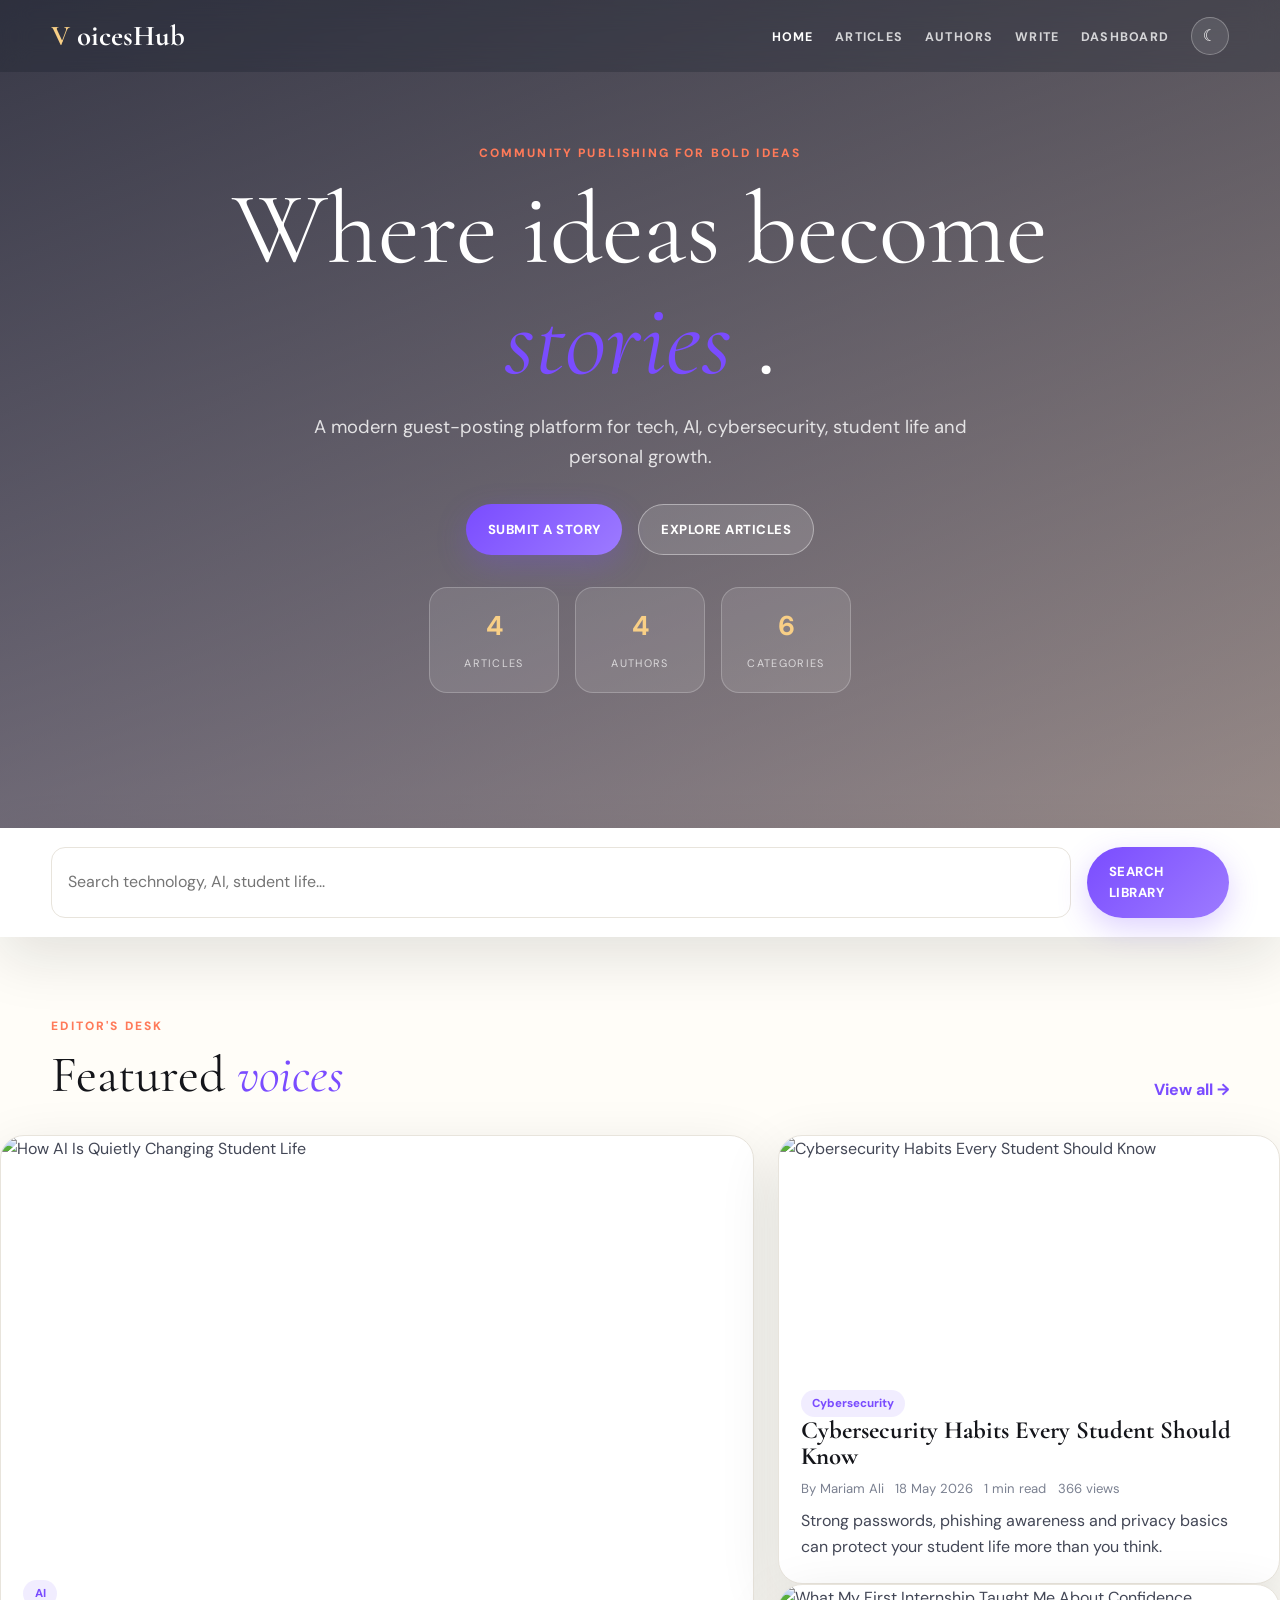
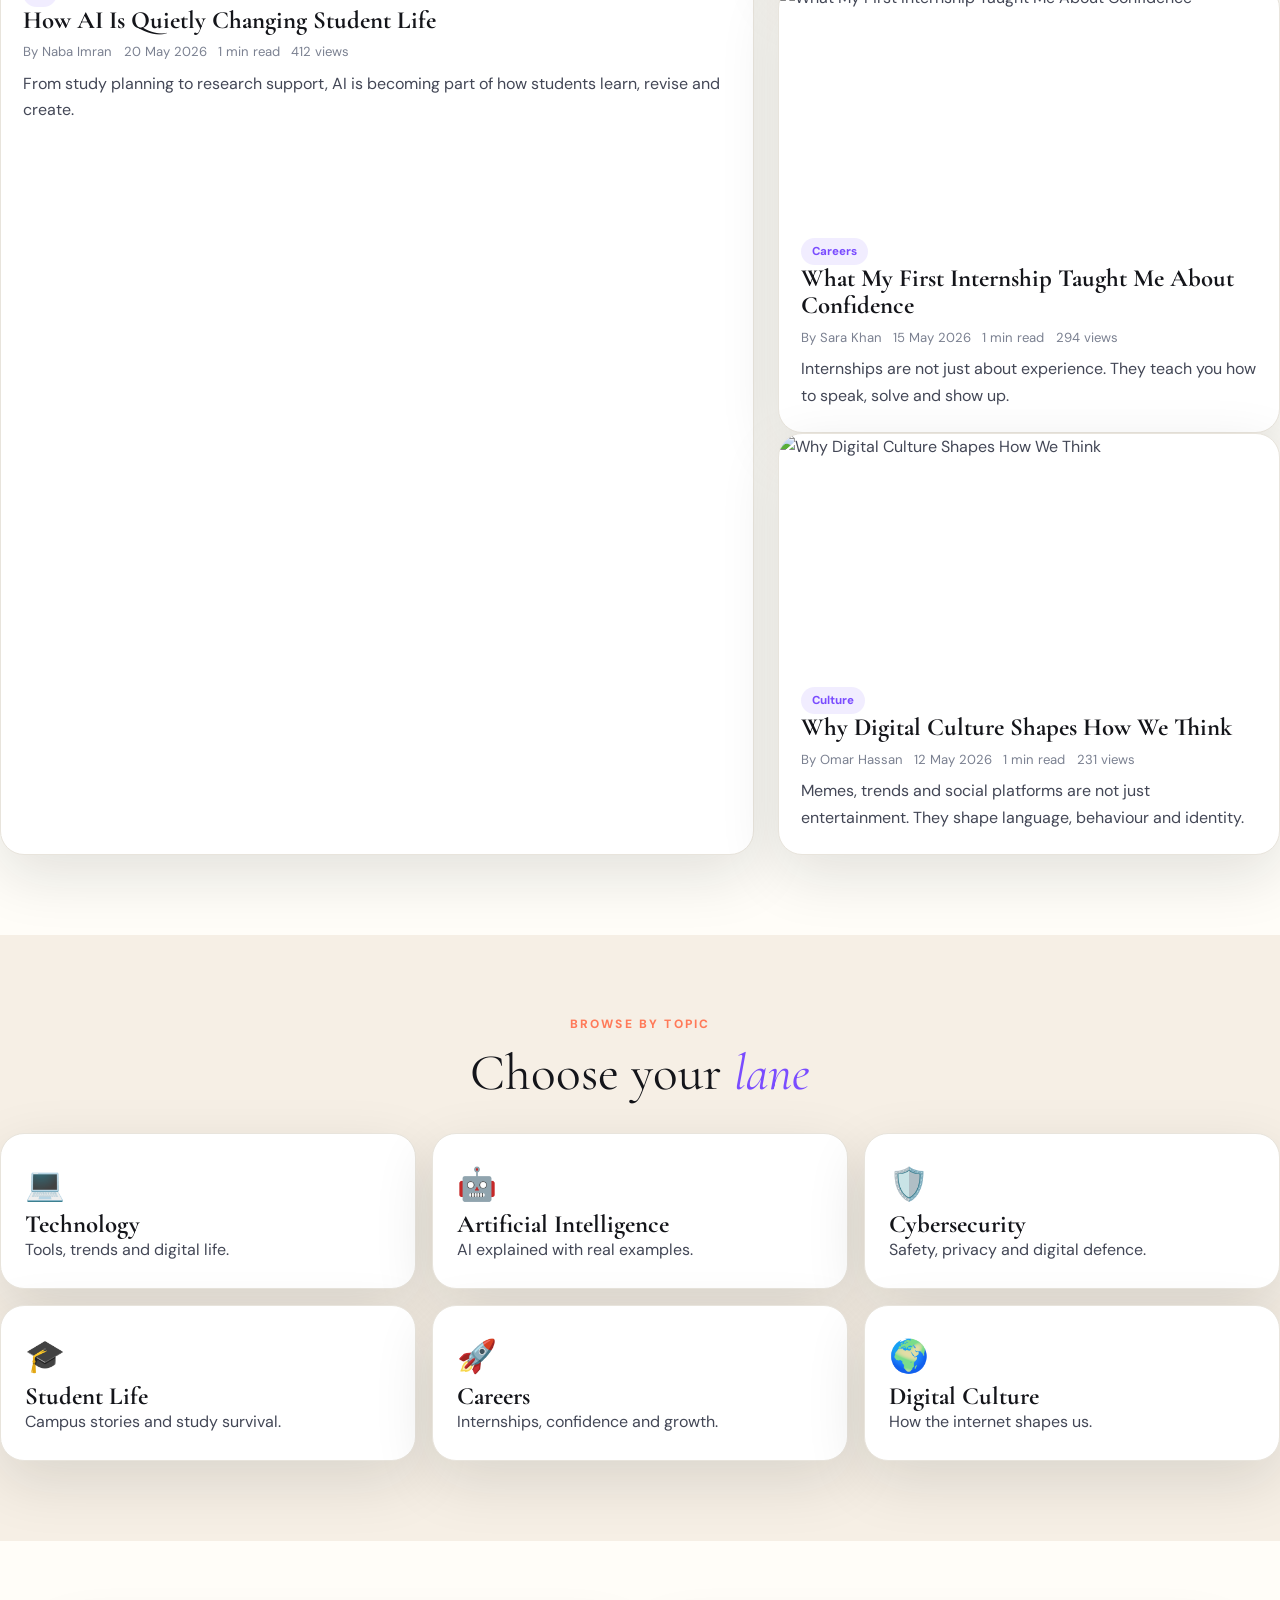
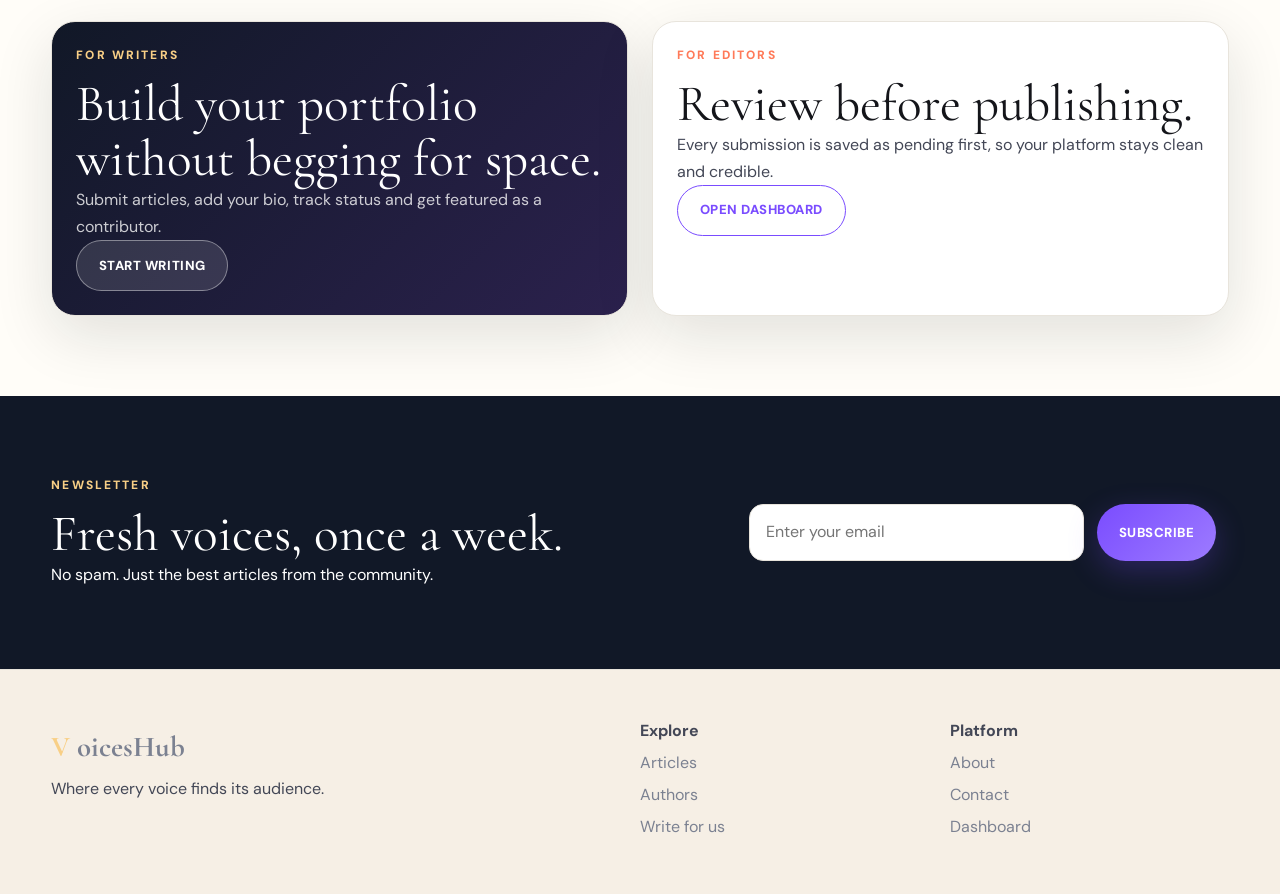
==== index.html @ f51c12ef "testing website pt.1" ====
<!DOCTYPE html>
<html lang="en">
 <head>
  <meta charset="utf-8"/>
  <meta content="width=device-width, initial-scale=1.0" name="viewport"/>
  <meta content="VoicesHub is a multi-author blogging platform where ideas become stories and every voice finds its audience." name="description"/>
  <title>
   VoicesHub — Where Ideas Become Stories
  </title>
  <link href="https://fonts.googleapis.com" rel="preconnect"/>
  <link crossorigin="" href="https://fonts.gstatic.com" rel="preconnect"/>
  <link href="https://fonts.googleapis.com/css2?family=Cormorant+Garamond:ital,wght@0,400;0,600;1,400&amp;family=DM+Sans:wght@400;500;600;700&amp;display=swap" rel="stylesheet"/>
  <link href="style.css" rel="stylesheet">
  </link>
 </head>
 <body>
  <nav class="nav" id="mainNav">
   <div class="nav__inner">
    <a class="nav__logo" href="index.html">
     <span>
      V
     </span>
     oicesHub
    </a>
    <ul class="nav__links">
     <li>
      <a class="nav__link active" href="index.html">
       Home
      </a>
     </li>
     <li>
      <a class="nav__link" href="articles.html">
       Articles
      </a>
     </li>
     <li>
      <a class="nav__link" href="authors.html">
       Authors
      </a>
     </li>
     <li>
      <a class="nav__link" href="write.html">
       Write
      </a>
     </li>
     <li>
      <a class="nav__link" href="dashboard.html">
       Dashboard
      </a>
     </li>
     <li>
      <button class="theme-toggle" id="themeToggle">
       ☾
      </button>
     </li>
    </ul>
    <button aria-expanded="false" aria-label="Toggle menu" class="nav__burger" id="burgerBtn">
     <span>
     </span>
     <span>
     </span>
     <span>
     </span>
    </button>
   </div>
   <div class="mobile-menu" id="mobileMenu">
    <a href="index.html">
     Home
    </a>
    <a href="articles.html">
     Articles
    </a>
    <a href="authors.html">
     Authors
    </a>
    <a href="write.html">
     Write
    </a>
    <a href="dashboard.html">
     Dashboard
    </a>
   </div>
  </nav>
  <header class="hero magazine-hero">
   <div class="hero__bg">
   </div>
   <div class="hero__overlay">
   </div>
   <div class="hero__content reveal-text">
    <p class="eyebrow">
     Community publishing for bold ideas
    </p>
    <h1>
     Where ideas become
     <em>
      stories
     </em>
     .
    </h1>
    <p class="hero__sub">
     A modern guest-posting platform for tech, AI, cybersecurity, student life and personal growth.
    </p>
    <div class="hero__actions">
     <a class="btn btn--primary" href="write.html">
      Submit a Story
     </a>
     <a class="btn btn--ghost" href="articles.html">
      Explore Articles
     </a>
    </div>
    <div class="stats-glass">
     <div>
      <strong id="statPosts">
       0
      </strong>
      <span>
       Articles
      </span>
     </div>
     <div>
      <strong id="statAuthors">
       0
      </strong>
      <span>
       Authors
      </span>
     </div>
     <div>
      <strong>
       6
      </strong>
      <span>
       Categories
      </span>
     </div>
    </div>
   </div>
  </header>
  <section class="search-strip">
   <div class="container search-row">
    <input id="homeSearch" placeholder="Search technology, AI, student life..." type="search"/>
    <a class="btn btn--primary" href="articles.html">
     Search Library
    </a>
   </div>
  </section>
  <main>
   <section class="section">
    <div class="container section-head split">
     <div>
      <p class="eyebrow">
       Editor's desk
      </p>
      <h2>
       Featured
       <em>
        voices
       </em>
      </h2>
     </div>
     <a class="text-link" href="articles.html">
      View all →
     </a>
    </div>
    <div class="featured-layout" id="featuredPosts">
    </div>
   </section>
   <section class="section section--tinted">
    <div class="container section-head">
     <p class="eyebrow">
      Browse by topic
     </p>
     <h2>
      Choose your
      <em>
       lane
      </em>
     </h2>
    </div>
    <div class="category-grid">
     <a class="category-card" href="articles.html?category=Technology">
      <span>
       💻
      </span>
      <h3>
       Technology
      </h3>
      <p>
       Tools, trends and digital life.
      </p>
     </a>
     <a class="category-card" href="articles.html?category=AI">
      <span>
       🤖
      </span>
      <h3>
       Artificial Intelligence
      </h3>
      <p>
       AI explained with real examples.
      </p>
     </a>
     <a class="category-card" href="articles.html?category=Cybersecurity">
      <span>
       🛡️
      </span>
      <h3>
       Cybersecurity
      </h3>
      <p>
       Safety, privacy and digital defence.
      </p>
     </a>
     <a class="category-card" href="articles.html?category=Student Life">
      <span>
       🎓
      </span>
      <h3>
       Student Life
      </h3>
      <p>
       Campus stories and study survival.
      </p>
     </a>
     <a class="category-card" href="articles.html?category=Careers">
      <span>
       🚀
      </span>
      <h3>
       Careers
      </h3>
      <p>
       Internships, confidence and growth.
      </p>
     </a>
     <a class="category-card" href="articles.html?category=Culture">
      <span>
       🌍
      </span>
      <h3>
       Digital Culture
      </h3>
      <p>
       How the internet shapes us.
      </p>
     </a>
    </div>
   </section>
   <section class="section">
    <div class="container two-col">
     <div class="panel dark-panel scroll-reveal">
      <p class="eyebrow light">
       For writers
      </p>
      <h2>
       Build your portfolio without begging for space.
      </h2>
      <p>
       Submit articles, add your bio, track status and get featured as a contributor.
      </p>
      <a class="btn btn--ghost" href="write.html">
       Start Writing
      </a>
     </div>
     <div class="panel scroll-reveal">
      <p class="eyebrow">
       For editors
      </p>
      <h2>
       Review before publishing.
      </h2>
      <p>
       Every submission is saved as pending first, so your platform stays clean and credible.
      </p>
      <a class="btn btn--outline" href="dashboard.html">
       Open Dashboard
      </a>
     </div>
    </div>
   </section>
   <section class="newsletter section section--dark">
    <div class="container newsletter__inner">
     <div>
      <p class="eyebrow light">
       Newsletter
      </p>
      <h2>
       Fresh voices, once a week.
      </h2>
      <p>
       No spam. Just the best articles from the community.
      </p>
     </div>
     <form class="newsletter-form" id="newsletterForm">
      <input id="newsletterEmail" placeholder="Enter your email" type="email"/>
      <button class="btn btn--primary">
       Subscribe
      </button>
      <small id="newsletterMsg">
      </small>
     </form>
    </div>
   </section>
  </main>
  <footer class="footer">
   <div class="container footer__grid">
    <div>
     <a class="nav__logo footer-logo" href="index.html">
      <span>
       V
      </span>
      oicesHub
     </a>
     <p>
      Where every voice finds its audience.
     </p>
    </div>
    <div>
     <h4>
      Explore
     </h4>
     <a href="articles.html">
      Articles
     </a>
     <a href="authors.html">
      Authors
     </a>
     <a href="write.html">
      Write for us
     </a>
    </div>
    <div>
     <h4>
      Platform
     </h4>
     <a href="about.html">
      About
     </a>
     <a href="contact.html">
      Contact
     </a>
     <a href="dashboard.html">
      Dashboard
     </a>
    </div>
   </div>
  </footer>
  <script src="script.js">
  </script>
 </body>
</html>
---- style.css ----
:root {
  --ink:#14151a;
  --text:#434756;
  --muted:#7b8191;
  --line:#e8e4dc;
  --paper:#fffdf8;
  --cream:#f6efe5;
  --sand:#e7d4bd;
  --brand:#7a4cff;
  --brand2:#ff7a59;
  --dark:#111827;
  --white:#fff;
  --shadow:0 20px 60px rgba(20,21,26,.12);
  --radius:24px;
  --font-display:'Cormorant Garamond',Georgia,serif;
  --font-body:'DM Sans',system-ui,sans-serif;
  --nav:72px
}
* {
  box-sizing:border-box;
  margin:0;
  padding:0
}
html {
  scroll-behavior:smooth
}
body {
  font-family:var(--font-body);
  background:var(--paper);
  color:var(--text);
  line-height:1.65;
  padding-top:var(--nav)
}
body.dark {
  --paper:#0f1117;
  --cream:#161a23;
  --ink:#f7f2ea;
  --text:#d5d8e0;
  --muted:#9aa0ad;
  --line:#252b37;
  --white:#181d27;
  --shadow:0 20px 60px rgba(0,0,0,.35)
}
a {
  text-decoration:none;
  color:inherit
}
img {
  max-width:100%;
  display:block
}
button,
input,textarea,select {
  font:inherit
}
.container {
  width:min(1180px,92%);
  margin:auto
}
.narrow {
  width:min(780px,92%)
}
h1,
h2,h3 {
  font-family:var(--font-display);
  color:var(--ink);
  line-height:1.08
}
h1 {
  font-size:clamp(3rem,8vw,6.8rem);
  font-weight:400
}
h2 {
  font-size:clamp(2.1rem,4vw,3.8rem);
  font-weight:400
}
h3 {
  font-size:1.55rem
}
em {
  color:var(--brand);
  font-style:italic
}
.eyebrow {
  text-transform:uppercase;
  letter-spacing:.18em;
  font-weight:800;
  font-size:.75rem;
  color:var(--brand2);
  margin-bottom:.7rem
}
.eyebrow.light {
  color:#f8cf86
}
.section {
  padding:5rem 0
}
.section--tinted {
  background:var(--cream)
}
.section--dark {
  background:var(--dark);
  color:white
}
.section--dark h2,
.dark-panel h2 {
  color:white
}
.section-head {
  margin-bottom:2rem;
  text-align:center
}
.section-head.split {
  display:flex;
  align-items:end;
  justify-content:space-between;
  text-align:left
}
.nav {
  position:fixed;
  inset:0 0 auto;
  height:var(--nav);
  z-index:50;
  background:rgba(17,24,39,.25);
  backdrop-filter:blur(14px);
  transition:.3s
}
.nav.nav--scrolled {
  background:rgba(17,24,39,.92)
}
.nav__inner {
  height:100%;
  display:flex;
  align-items:center;
  justify-content:space-between;
  width:min(1180px,92%);
  margin:auto
}
.nav__logo {
  font-family:var(--font-display);
  font-size:1.8rem;
  font-weight:700;
  color:white
}
.nav__logo span {
  color:#f8cf86
}
.footer-logo {
  color:var(--ink)
}
.nav__links {
  display:flex;
  gap:1.35rem;
  align-items:center;
  list-style:none
}
.nav__link {
  font-size:.78rem;
  text-transform:uppercase;
  letter-spacing:.1em;
  font-weight:700;
  color:rgba(255,255,255,.78)
}
.nav__link:hover,
.nav__link.active {
  color:white
}
.theme-toggle {
  color:white;
  border:1px solid rgba(255,255,255,.28);
  border-radius:50%;
  width:38px;
  height:38px;
  background:rgba(255,255,255,.1)
}
.nav__burger {
  display:none;
  flex-direction:column;
  gap:5px;
  background:none;
  border:0
}
.nav__burger span {
  width:30px;
  height:2px;
  background:white;
  border-radius:2px
}
.mobile-menu {
  display:none
}
.hero {
  min-height:92vh;
  margin-top:calc(-1*var(--nav));
  position:relative;
  display:grid;
  place-items:center;
  text-align:center;
  overflow:hidden;
  padding:var(--nav) 1rem 4rem
}
.hero__bg {
  position:absolute;
  inset:0;
  background:linear-gradient(135deg,rgba(122,76,255,.22),rgba(255,122,89,.18)),url('https://images.unsplash.com/photo-1499750310107-5fef28a66643?w=1800&auto=format&fit=crop&q=85') center/cover
}
.hero__overlay {
  position:absolute;
  inset:0;
  background:linear-gradient(160deg,rgba(8,12,20,.78),rgba(8,12,20,.42))
}
.hero__content {
  position:relative;
  z-index:1;
  color:white;
  max-width:900px
}
.hero__content h1 {
  color:white
}
.hero__sub {
  font-size:1.15rem;
  width:min(660px,100%);
  margin:1rem auto 2rem;
  color:rgba(255,255,255,.82)
}
.hero__actions {
  display:flex;
  gap:1rem;
  justify-content:center;
  flex-wrap:wrap
}
.btn {
  display:inline-flex;
  align-items:center;
  justify-content:center;
  border:0;
  border-radius:999px;
  padding:.85rem 1.35rem;
  font-weight:800;
  letter-spacing:.04em;
  text-transform:uppercase;
  font-size:.82rem;
  cursor:pointer;
  transition:.25s
}
.btn--primary {
  background:linear-gradient(135deg,var(--brand),#9d7bff);
  color:white;
  box-shadow:0 10px 30px rgba(122,76,255,.25)
}
.btn--primary:hover {
  transform:translateY(-3px)
}
.btn--ghost {
  background:rgba(255,255,255,.12);
  color:white;
  border:1px solid rgba(255,255,255,.4)
}
.btn--outline {
  background:transparent;
  border:1.5px solid var(--brand);
  color:var(--brand)
}
.text-link {
  font-weight:800;
  color:var(--brand)
}
.stats-glass {
  margin:2rem auto 0;
  display:flex;
  justify-content:center;
  gap:1rem;
  flex-wrap:wrap
}
.stats-glass div {
  min-width:130px;
  padding:1rem;
  border:1px solid rgba(255,255,255,.22);
  background:rgba(255,255,255,.1);
  border-radius:18px;
  backdrop-filter:blur(10px)
}
.stats-glass strong {
  font-size:1.7rem;
  color:#f8cf86;
  display:block
}
.stats-glass span {
  text-transform:uppercase;
  letter-spacing:.12em;
  font-size:.68rem;
  color:rgba(255,255,255,.7)
}
.search-strip {
  background:var(--white);
  box-shadow:var(--shadow);
  padding:1.2rem 0
}
.search-row {
  display:flex;
  gap:1rem
}
.search-row input,
.filter-wrap input,.filter-wrap select,input,textarea,select {
  width:100%;
  padding:.9rem 1rem;
  border:1.5px solid var(--line);
  border-radius:14px;
  background:var(--white);
  color:var(--text);
  outline:none
}
.featured-layout {
  display:grid;
  grid-template-columns:1.2fr .8fr;
  gap:1.5rem
}
.post-card {
  background:var(--white);
  border:1px solid var(--line);
  border-radius:var(--radius);
  overflow:hidden;
  box-shadow:var(--shadow);
  transition:.25s
}
.post-card:hover {
  transform:translateY(-5px)
}
.post-card img {
  width:100%;
  height:230px;
  object-fit:cover
}
.post-card.large img {
  height:420px
}
.post-body {
  padding:1.4rem
}
.meta {
  display:flex;
  gap:.7rem;
  flex-wrap:wrap;
  color:var(--muted);
  font-size:.82rem;
  margin:.5rem 0
}
.pill {
  display:inline-block;
  background:rgba(122,76,255,.1);
  color:var(--brand);
  font-weight:800;
  padding:.25rem .7rem;
  border-radius:999px;
  font-size:.72rem
}
.category-grid {
  display:grid;
  grid-template-columns:repeat(3,1fr);
  gap:1rem
}
.category-card,
.panel,.form-card,.author-card,.admin-item {
  background:var(--white);
  border:1px solid var(--line);
  border-radius:var(--radius);
  padding:1.5rem;
  box-shadow:var(--shadow)
}
.category-card {
  transition:.25s
}
.category-card:hover {
  transform:translateY(-4px)
}
.category-card span {
  font-size:2rem
}
.two-col {
  display:grid;
  grid-template-columns:1fr 1fr;
  gap:1.5rem
}
.dark-panel {
  background:linear-gradient(135deg,#111827,#2b214d);
  color:white
}
.dark-panel p {
  color:rgba(255,255,255,.78)
}
.newsletter__inner {
  display:flex;
  align-items:center;
  justify-content:space-between;
  gap:2rem
}
.newsletter-form {
  display:flex;
  gap:.8rem;
  min-width:min(480px,100%)
}
.newsletter-form small {
  display:block;
  color:#9df2ba;
  margin-top:.4rem
}
.footer {
  padding:3rem 0;
  background:var(--cream);
  border-top:1px solid var(--line)
}
.footer__grid {
  display:grid;
  grid-template-columns:2fr 1fr 1fr;
  gap:2rem
}
.footer a {
  display:block;
  color:var(--muted);
  margin:.35rem 0
}
.page-hero {
  min-height:48vh;
  margin-top:calc(-1*var(--nav));
  padding:calc(var(--nav) + 5rem) 1rem 5rem;
  display:grid;
  place-items:center;
  text-align:center;
  color:white;
  background:linear-gradient(135deg,#151b2d,#3d2a68)
}
.page-hero h1 {
  color:white;
  max-width:900px
}
.page-hero p {
  max-width:720px;
  margin:.8rem auto
}
.article-hero {
  background:linear-gradient(rgba(15,17,23,.72),rgba(15,17,23,.5)),url('https://images.unsplash.com/photo-1481627834876-b7833e8f5570?w=1800&auto=format&fit=crop&q=85') center/cover
}
.write-hero {
  background:linear-gradient(rgba(15,17,23,.72),rgba(15,17,23,.5)),url('https://images.unsplash.com/photo-1455390582262-044cdead277a?w=1800&auto=format&fit=crop&q=85') center/cover
}
.authors-hero {
  background:linear-gradient(rgba(15,17,23,.72),rgba(15,17,23,.5)),url('https://images.unsplash.com/photo-1522202176988-66273c2fd55f?w=1800&auto=format&fit=crop&q=85') center/cover
}
.dashboard-hero {
  background:linear-gradient(rgba(15,17,23,.72),rgba(15,17,23,.5)),url('https://images.unsplash.com/photo-1551434678-e076c223a692?w=1800&auto=format&fit=crop&q=85') center/cover
}
.filter-bar {
  background:var(--white);
  padding:1rem 0;
  box-shadow:var(--shadow)
}
.filter-wrap {
  display:grid;
  grid-template-columns:2fr 1fr 1fr;
  gap:1rem
}
.articles-grid {
  display:grid;
  grid-template-columns:repeat(3,1fr);
  gap:1.3rem
}
.empty-state {
  text-align:center;
  display:none;
  color:var(--muted);
  padding:3rem
}
.write-grid {
  display:grid;
  grid-template-columns:.8fr 1.3fr;
  gap:1.5rem;
  align-items:start
}
.form-card label {
  display:block;
  font-weight:800;
  color:var(--ink);
  margin-bottom:1rem
}
.form-card input,
.form-card textarea,.form-card select {
  margin-top:.4rem
}
.form-row {
  display:grid;
  grid-template-columns:1fr 1fr;
  gap:1rem
}
.check-list {
  padding-left:1.2rem
}
.check-list li {
  margin:.7rem 0
}
.success-msg {
  color:#18864b;
  font-weight:800;
  margin-top:1rem
}
.authors-grid {
  display:grid;
  grid-template-columns:repeat(3,1fr);
  gap:1.2rem
}
.author-card {
  position:relative;
  overflow:hidden
}
.avatar {
  width:74px;
  height:74px;
  border-radius:50%;
  background:linear-gradient(135deg,var(--brand),var(--brand2));
  display:grid;
  place-items:center;
  color:white;
  font-size:1.8rem;
  font-weight:900;
  margin-bottom:1rem
}
.article-detail {
  padding:calc(var(--nav) + 2rem) 0 4rem
}
.article-cover {
  width:100%;
  height:460px;
  object-fit:cover;
  border-radius:var(--radius);
  box-shadow:var(--shadow);
  margin:1.5rem 0
}
.article-content {
  font-size:1.08rem;
  max-width:780px;
  margin:auto
}
.article-content p {
  margin:1rem 0
}
.share-row {
  display:flex;
  gap:.8rem;
  flex-wrap:wrap;
  margin:1.5rem 0
}
.comments {
  max-width:780px;
  margin:2rem auto 0
}
.comment {
  background:var(--cream);
  border-radius:16px;
  padding:1rem;
  margin:.8rem 0
}
.hidden {
  display:none!important
}
.small-card {
  width:min(420px,100%);
  margin:auto
}
.dashboard-stats {
  display:grid;
  grid-template-columns:repeat(3,1fr);
  gap:1rem;
  margin-bottom:1.5rem
}
.dashboard-stats div {
  background:var(--white);
  border:1px solid var(--line);
  border-radius:18px;
  padding:1.2rem;
  text-align:center;
  box-shadow:var(--shadow)
}
.dashboard-stats strong {
  font-size:2rem;
  color:var(--brand);
  display:block
}
.tabs {
  display:flex;
  gap:.7rem;
  margin-bottom:1rem
}
.tab {
  padding:.7rem 1rem;
  border-radius:999px;
  background:var(--cream);
  border:1px solid var(--line);
  font-weight:800;
  color:var(--text)
}
.tab.active {
  background:var(--brand);
  color:white
}
.admin-list {
  display:grid;
  gap:1rem
}
.admin-item h3 {
  margin-bottom:.4rem
}
.admin-actions {
  display:flex;
  gap:.6rem;
  flex-wrap:wrap;
  margin-top:1rem
}
.danger {
  background:#e5484d;
  color:white
}
.ok {
  background:#1a9b61;
  color:white
}
.warn {
  background:#efb034;
  color:#1f1f1f
}
.reveal-text {
  animation:fadeUp .8s ease both
}
.scroll-reveal {
  opacity:0;
  transform:translateY(20px);
  transition:.7s
}
.scroll-reveal.is-visible {
  opacity:1;
  transform:translateY(0)
}
@keyframes fadeUp {
  from {
    opacity:0;
    transform:translateY(22px)
  }
  to {
    opacity:1;
    transform:translateY(0)
  }
}
@media(max-width:900px) {
  .nav__links {
    display:none
  }
  .nav__burger {
    display:flex
  }
  .mobile-menu {
    position:fixed;
    inset:var(--nav) 0 auto;
    background:#111827;
    padding:1rem;
    display:none;
    flex-direction:column;
    gap:.8rem
  }
  .mobile-menu.is-open {
    display:flex
  }
  .mobile-menu a {
    color:white;
    font-size:1.4rem;
    font-family:var(--font-display)
  }
  .featured-layout,
.two-col,.write-grid,.footer__grid,.newsletter__inner {
    grid-template-columns:1fr;
    display:grid
  }
  .category-grid,
.articles-grid,.authors-grid {
    grid-template-columns:1fr 1fr
  }
  .filter-wrap,
.form-row {
    grid-template-columns:1fr
  }
  .newsletter-form,
.search-row {
    flex-direction:column
  }
  .post-card.large img,
.article-cover {
    height:280px
  }
}
@media(max-width:560px) {
  h1 {
    font-size:3.2rem
  }
  .category-grid,
.articles-grid,.authors-grid,.dashboard-stats {
    grid-template-columns:1fr
  }
  .section {
    padding:3.5rem 0
  }
  .hero {
    min-height:86vh
  }
  .page-hero {
    min-height:44vh
  }
  .stats-glass div {
    width:100%
  }
}
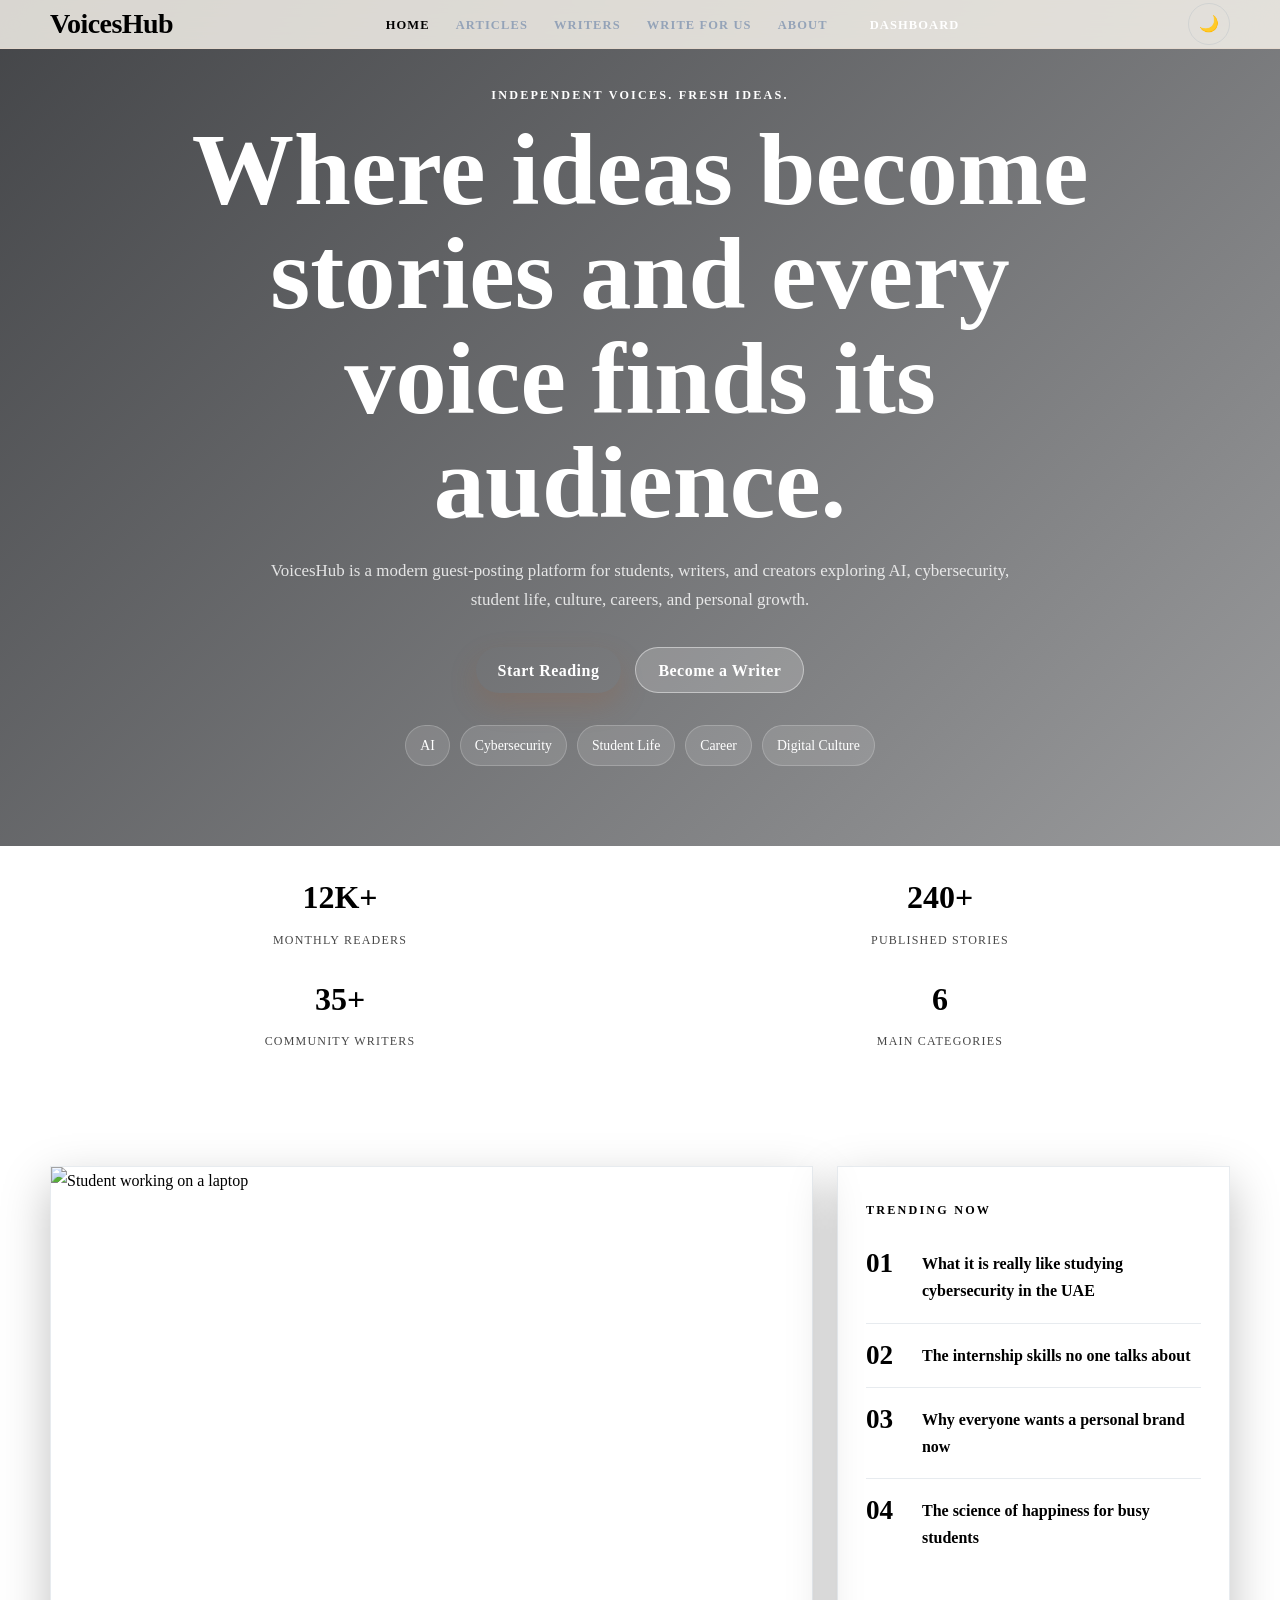
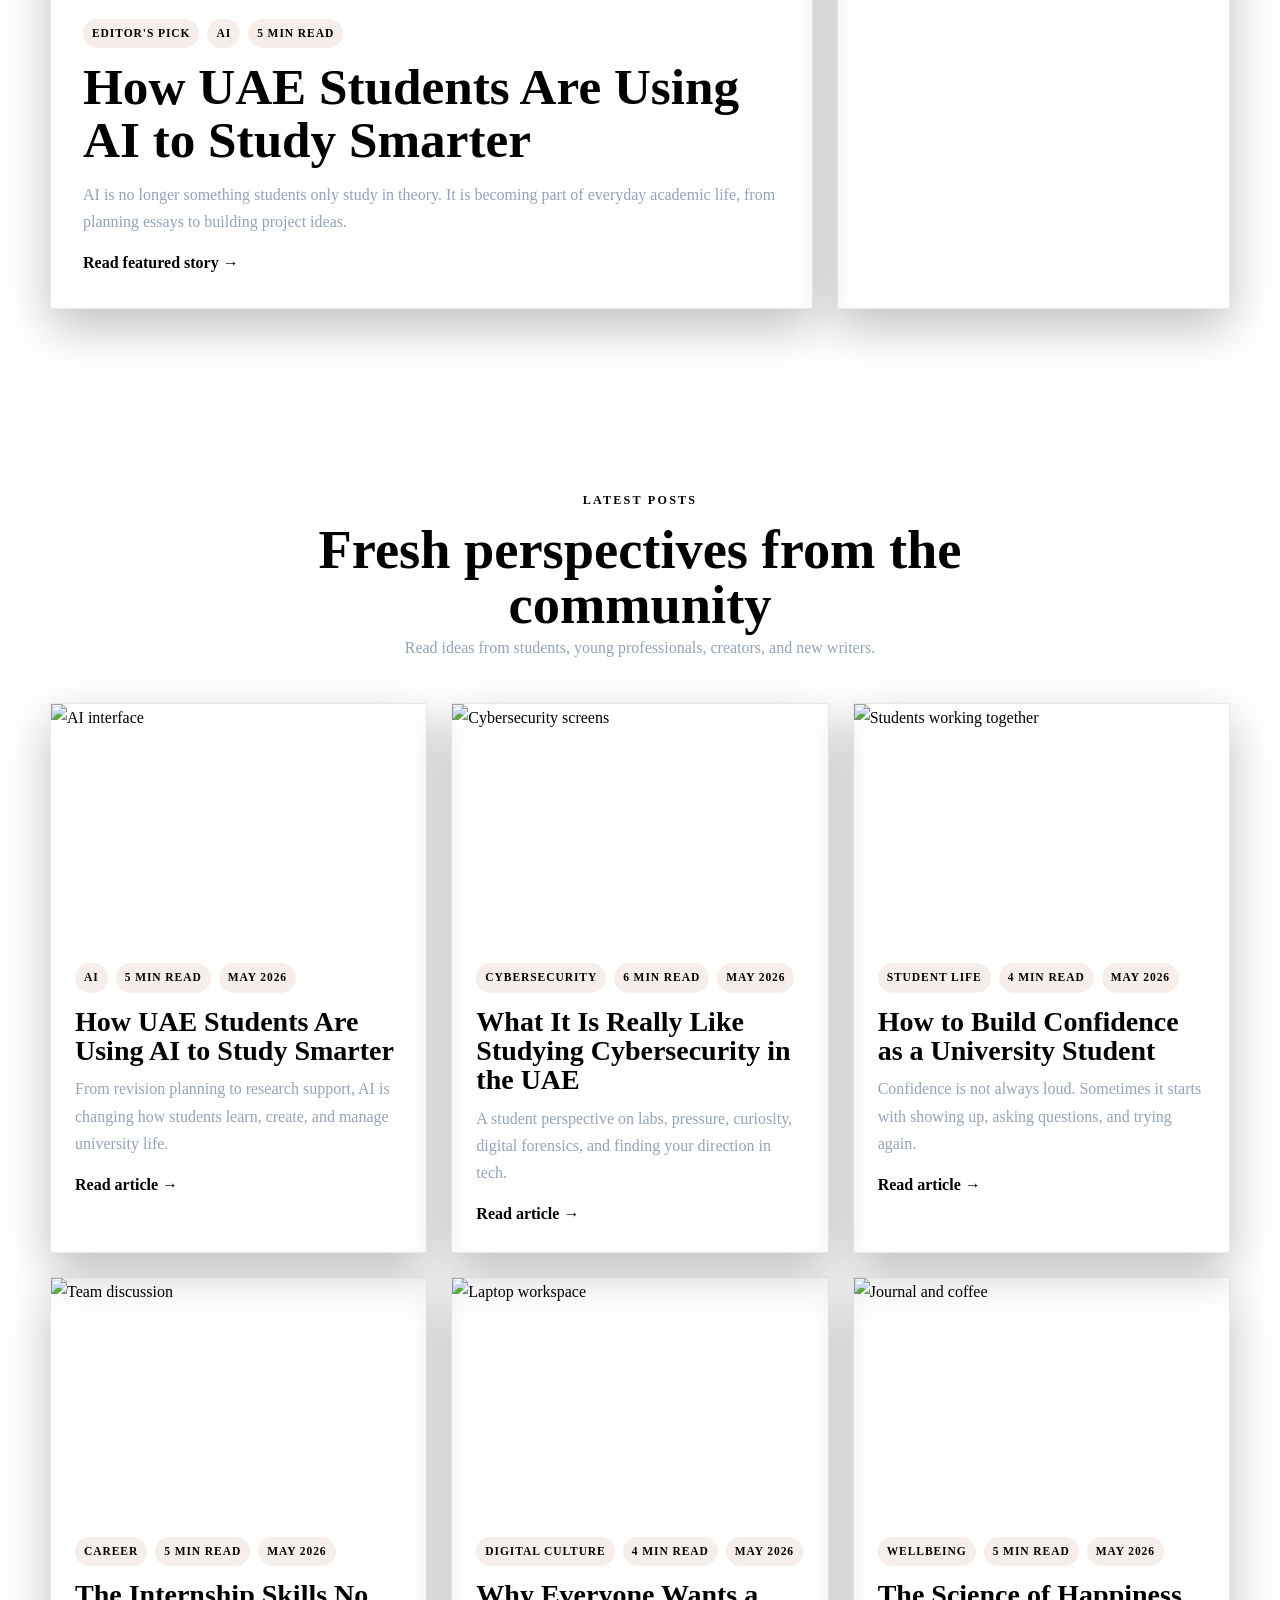
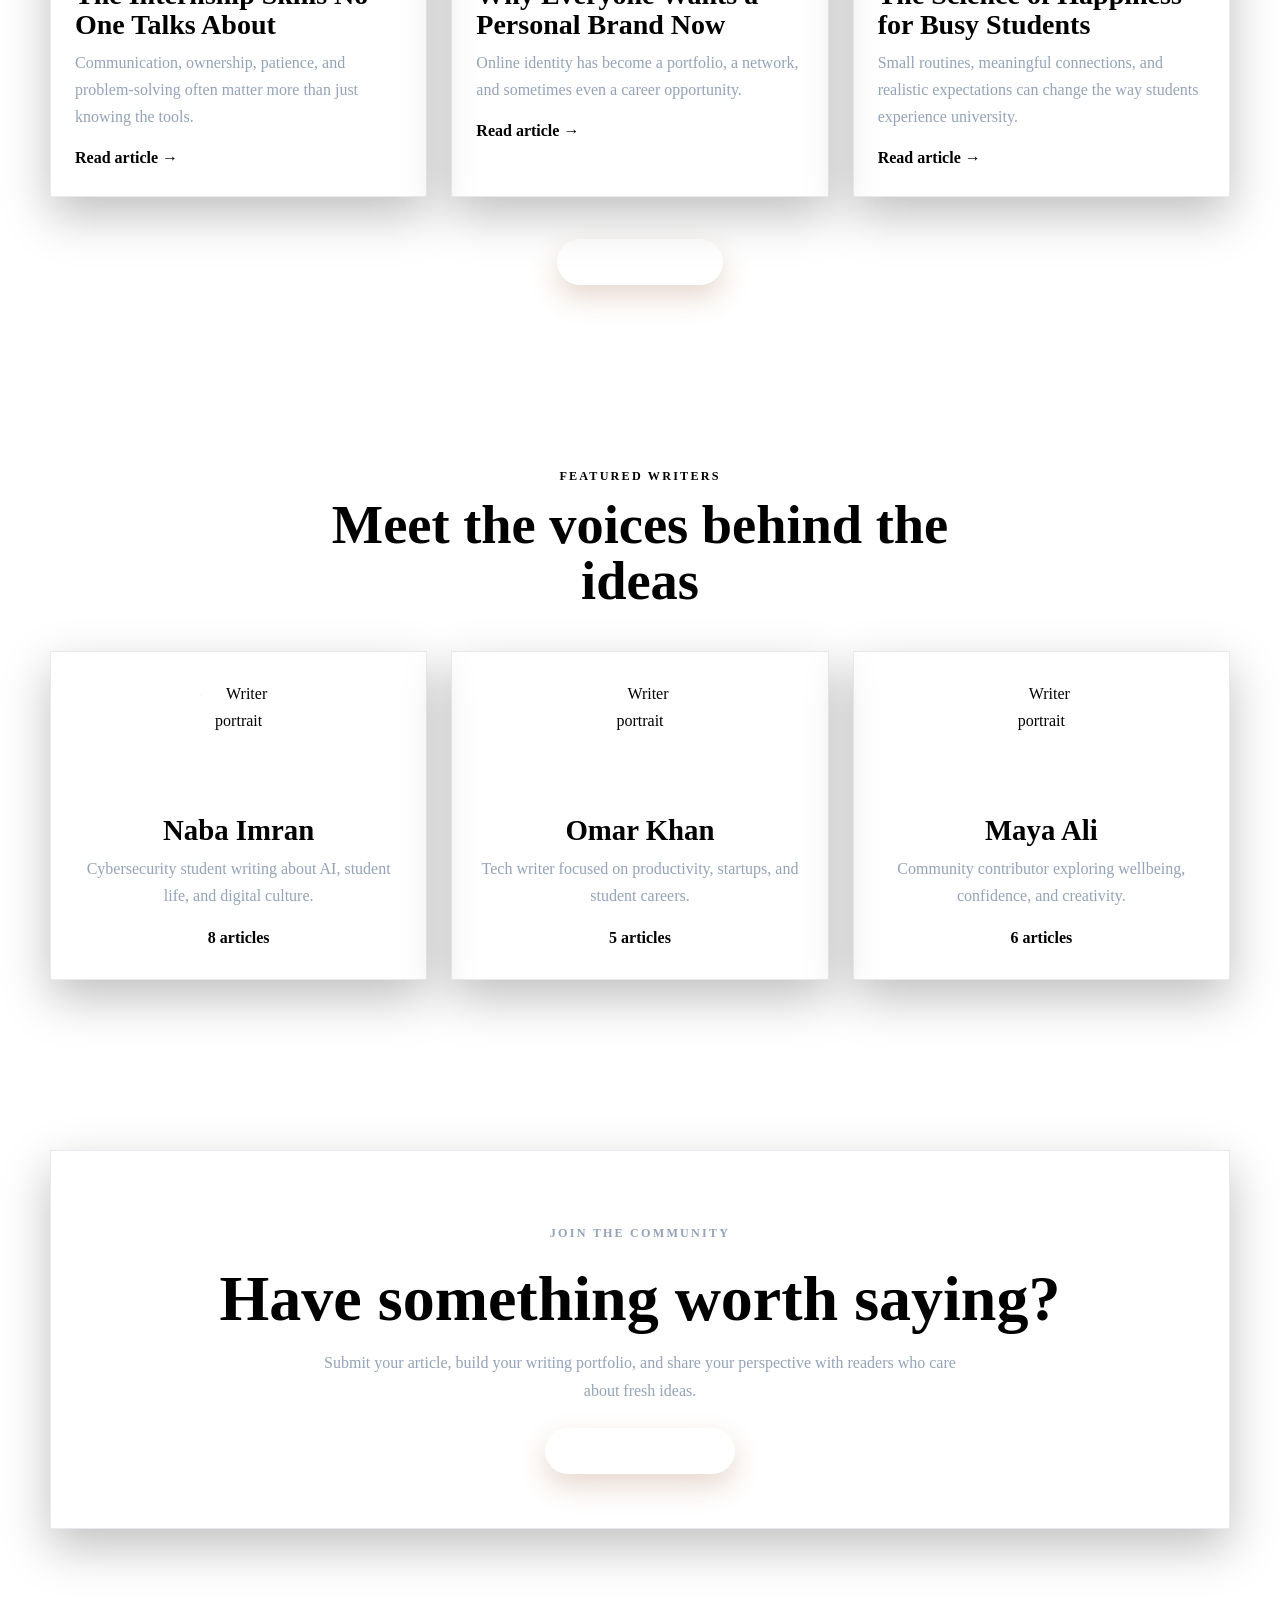
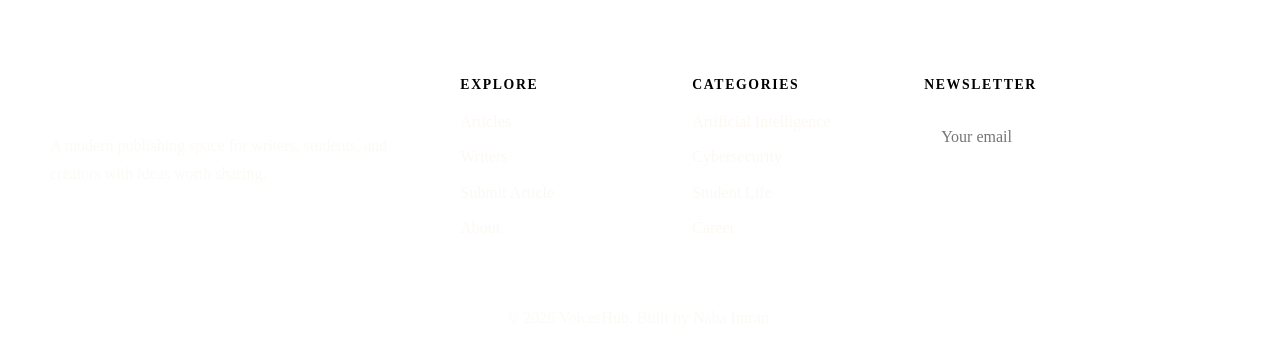
==== commit 51b60aae: "changed colours" ====
--- a/index.html
+++ b/index.html
@@ -1,351 +1,269 @@
 <!DOCTYPE html>
 <html lang="en">
- <head>
-  <meta charset="utf-8"/>
-  <meta content="width=device-width, initial-scale=1.0" name="viewport"/>
-  <meta content="VoicesHub is a multi-author blogging platform where ideas become stories and every voice finds its audience." name="description"/>
-  <title>
-   VoicesHub — Where Ideas Become Stories
-  </title>
-  <link href="https://fonts.googleapis.com" rel="preconnect"/>
-  <link crossorigin="" href="https://fonts.gstatic.com" rel="preconnect"/>
-  <link href="https://fonts.googleapis.com/css2?family=Cormorant+Garamond:ital,wght@0,400;0,600;1,400&amp;family=DM+Sans:wght@400;500;600;700&amp;display=swap" rel="stylesheet"/>
-  <link href="style.css" rel="stylesheet">
-  </link>
- </head>
- <body>
+<head>
+  <title>VoicesHub — Ideas Become Stories</title>
+  <meta charset="UTF-8" />
+  <meta name="viewport" content="width=device-width, initial-scale=1.0" />
+  <meta name="description" content="VoicesHub is a modern guest-posting platform for students, writers, and creators sharing ideas on AI, cybersecurity, student life, culture, careers, and digital growth." />
+  <link rel="preconnect" href="https://fonts.googleapis.com" />
+  <link rel="preconnect" href="https://fonts.gstatic.com" crossorigin />
+  <link href="https://fonts.googleapis.com/css2?family=Cormorant+Garamond:ital,wght@0,400;0,600;1,400;1,600&family=DM+Sans:wght@400;500;600;700&display=swap" rel="stylesheet" />
+  <link rel="stylesheet" href="style.css" />
+</head>
+<body>
   <nav class="nav" id="mainNav">
-   <div class="nav__inner">
-    <a class="nav__logo" href="index.html">
-     <span>
-      V
-     </span>
-     oicesHub
-    </a>
-    <ul class="nav__links">
-     <li>
-      <a class="nav__link active" href="index.html">
-       Home
-      </a>
-     </li>
-     <li>
-      <a class="nav__link" href="articles.html">
-       Articles
-      </a>
-     </li>
-     <li>
-      <a class="nav__link" href="authors.html">
-       Authors
-      </a>
-     </li>
-     <li>
-      <a class="nav__link" href="write.html">
-       Write
-      </a>
-     </li>
-     <li>
-      <a class="nav__link" href="dashboard.html">
-       Dashboard
-      </a>
-     </li>
-     <li>
-      <button class="theme-toggle" id="themeToggle">
-       ☾
-      </button>
-     </li>
-    </ul>
-    <button aria-expanded="false" aria-label="Toggle menu" class="nav__burger" id="burgerBtn">
-     <span>
-     </span>
-     <span>
-     </span>
-     <span>
-     </span>
-    </button>
-   </div>
-   <div class="mobile-menu" id="mobileMenu">
-    <a href="index.html">
-     Home
-    </a>
-    <a href="articles.html">
-     Articles
-    </a>
-    <a href="authors.html">
-     Authors
-    </a>
-    <a href="write.html">
-     Write
-    </a>
-    <a href="dashboard.html">
-     Dashboard
-    </a>
-   </div>
+    <div class="nav__inner">
+      <a class="nav__logo" href="index.html"><span>Voices</span>Hub</a>
+
+      <ul class="nav__links">
+        <li><a class="nav__link nav__link--active" href="index.html">Home</a></li>
+        <li><a class="nav__link " href="articles.html">Articles</a></li>
+        <li><a class="nav__link " href="authors.html">Writers</a></li>
+        <li><a class="nav__link " href="write.html">Write for Us</a></li>
+        <li><a class="nav__link " href="about.html">About</a></li>
+        <li><a class="nav__link nav__link--cta" href="dashboard.html">Dashboard</a></li>
+      </ul>
+
+      <div class="nav__actions">
+        <button class="theme-toggle" id="themeToggle" type="button" aria-label="Toggle dark mode">🌙</button>
+        <button class="nav__burger" id="burgerBtn" type="button" aria-label="Toggle menu" aria-expanded="false">
+          <span class="nav__burger-line"></span>
+          <span class="nav__burger-line"></span>
+          <span class="nav__burger-line"></span>
+        </button>
+      </div>
+    </div>
+
+    <div class="nav__mobile" id="mobileMenu">
+      <ul class="nav__mobile-links">
+        <li><a class="nav__mobile-link" href="index.html">Home</a></li>
+        <li><a class="nav__mobile-link" href="articles.html">Articles</a></li>
+        <li><a class="nav__mobile-link" href="authors.html">Writers</a></li>
+        <li><a class="nav__mobile-link" href="write.html">Write for Us</a></li>
+        <li><a class="nav__mobile-link" href="about.html">About</a></li>
+        <li><a class="nav__mobile-link nav__mobile-link--cta" href="dashboard.html">Dashboard</a></li>
+      </ul>
+    </div>
   </nav>
-  <header class="hero magazine-hero">
-   <div class="hero__bg">
-   </div>
-   <div class="hero__overlay">
-   </div>
-   <div class="hero__content reveal-text">
-    <p class="eyebrow">
-     Community publishing for bold ideas
-    </p>
-    <h1>
-     Where ideas become
-     <em>
-      stories
-     </em>
-     .
-    </h1>
-    <p class="hero__sub">
-     A modern guest-posting platform for tech, AI, cybersecurity, student life and personal growth.
-    </p>
-    <div class="hero__actions">
-     <a class="btn btn--primary" href="write.html">
-      Submit a Story
-     </a>
-     <a class="btn btn--ghost" href="articles.html">
-      Explore Articles
-     </a>
-    </div>
-    <div class="stats-glass">
-     <div>
-      <strong id="statPosts">
-       0
-      </strong>
-      <span>
-       Articles
-      </span>
-     </div>
-     <div>
-      <strong id="statAuthors">
-       0
-      </strong>
-      <span>
-       Authors
-      </span>
-     </div>
-     <div>
-      <strong>
-       6
-      </strong>
-      <span>
-       Categories
-      </span>
-     </div>
-    </div>
-   </div>
+
+  <header class="hero hero--editorial">
+    <div class="hero__bg"></div>
+    <div class="hero__overlay"></div>
+    <div class="container hero__content">
+      <p class="hero__eyebrow reveal-text">Independent voices. Fresh ideas.</p>
+      <h1 class="hero__title reveal-text delay-1">Where ideas become stories and every voice finds its audience.</h1>
+      <p class="hero__subtitle reveal-text delay-2">VoicesHub is a modern guest-posting platform for students, writers, and creators exploring AI, cybersecurity, student life, culture, careers, and personal growth.</p>
+      <div class="hero__actions reveal-text delay-3">
+        <a class="btn btn--primary" href="articles.html">Start Reading</a>
+        <a class="btn btn--ghost" href="write.html">Become a Writer</a>
+      </div>
+      <div class="topic-pills reveal-text delay-3">
+        <a href="articles.html?category=AI">AI</a>
+        <a href="articles.html?category=Cybersecurity">Cybersecurity</a>
+        <a href="articles.html?category=Student Life">Student Life</a>
+        <a href="articles.html?category=Career">Career</a>
+        <a href="articles.html?category=Digital Culture">Digital Culture</a>
+      </div>
+    </div>
   </header>
-  <section class="search-strip">
-   <div class="container search-row">
-    <input id="homeSearch" placeholder="Search technology, AI, student life..." type="search"/>
-    <a class="btn btn--primary" href="articles.html">
-     Search Library
-    </a>
-   </div>
+
+  <section class="stats-strip">
+    <div class="container stats-strip__grid">
+      <div><strong>12K+</strong><span>Monthly Readers</span></div>
+      <div><strong>240+</strong><span>Published Stories</span></div>
+      <div><strong>35+</strong><span>Community Writers</span></div>
+      <div><strong>6</strong><span>Main Categories</span></div>
+    </div>
   </section>
+
   <main>
-   <section class="section">
-    <div class="container section-head split">
-     <div>
-      <p class="eyebrow">
-       Editor's desk
-      </p>
-      <h2>
-       Featured
-       <em>
-        voices
-       </em>
-      </h2>
-     </div>
-     <a class="text-link" href="articles.html">
-      View all →
-     </a>
-    </div>
-    <div class="featured-layout" id="featuredPosts">
-    </div>
-   </section>
-   <section class="section section--tinted">
-    <div class="container section-head">
-     <p class="eyebrow">
-      Browse by topic
-     </p>
-     <h2>
-      Choose your
-      <em>
-       lane
-      </em>
-     </h2>
-    </div>
-    <div class="category-grid">
-     <a class="category-card" href="articles.html?category=Technology">
-      <span>
-       💻
-      </span>
-      <h3>
-       Technology
-      </h3>
-      <p>
-       Tools, trends and digital life.
-      </p>
-     </a>
-     <a class="category-card" href="articles.html?category=AI">
-      <span>
-       🤖
-      </span>
-      <h3>
-       Artificial Intelligence
-      </h3>
-      <p>
-       AI explained with real examples.
-      </p>
-     </a>
-     <a class="category-card" href="articles.html?category=Cybersecurity">
-      <span>
-       🛡️
-      </span>
-      <h3>
-       Cybersecurity
-      </h3>
-      <p>
-       Safety, privacy and digital defence.
-      </p>
-     </a>
-     <a class="category-card" href="articles.html?category=Student Life">
-      <span>
-       🎓
-      </span>
-      <h3>
-       Student Life
-      </h3>
-      <p>
-       Campus stories and study survival.
-      </p>
-     </a>
-     <a class="category-card" href="articles.html?category=Careers">
-      <span>
-       🚀
-      </span>
-      <h3>
-       Careers
-      </h3>
-      <p>
-       Internships, confidence and growth.
-      </p>
-     </a>
-     <a class="category-card" href="articles.html?category=Culture">
-      <span>
-       🌍
-      </span>
-      <h3>
-       Digital Culture
-      </h3>
-      <p>
-       How the internet shapes us.
-      </p>
-     </a>
-    </div>
-   </section>
-   <section class="section">
-    <div class="container two-col">
-     <div class="panel dark-panel scroll-reveal">
-      <p class="eyebrow light">
-       For writers
-      </p>
-      <h2>
-       Build your portfolio without begging for space.
-      </h2>
-      <p>
-       Submit articles, add your bio, track status and get featured as a contributor.
-      </p>
-      <a class="btn btn--ghost" href="write.html">
-       Start Writing
-      </a>
-     </div>
-     <div class="panel scroll-reveal">
-      <p class="eyebrow">
-       For editors
-      </p>
-      <h2>
-       Review before publishing.
-      </h2>
-      <p>
-       Every submission is saved as pending first, so your platform stays clean and credible.
-      </p>
-      <a class="btn btn--outline" href="dashboard.html">
-       Open Dashboard
-      </a>
-     </div>
-    </div>
-   </section>
-   <section class="newsletter section section--dark">
-    <div class="container newsletter__inner">
-     <div>
-      <p class="eyebrow light">
-       Newsletter
-      </p>
-      <h2>
-       Fresh voices, once a week.
-      </h2>
-      <p>
-       No spam. Just the best articles from the community.
-      </p>
-     </div>
-     <form class="newsletter-form" id="newsletterForm">
-      <input id="newsletterEmail" placeholder="Enter your email" type="email"/>
-      <button class="btn btn--primary">
-       Subscribe
-      </button>
-      <small id="newsletterMsg">
-      </small>
-     </form>
-    </div>
-   </section>
+    <section class="section">
+      <div class="container editorial-grid">
+        <article class="featured-story scroll-reveal">
+          <img src="https://images.unsplash.com/photo-1516321318423-f06f85e504b3?w=1200&auto=format&fit=crop&q=80" alt="Student working on a laptop" />
+          <div class="featured-story__content">
+            <div class="article-meta"><span>Editor's Pick</span><span>AI</span><span>5 min read</span></div>
+            <h2><a href="article.html?id=ai-students">How UAE Students Are Using AI to Study Smarter</a></h2>
+            <p>AI is no longer something students only study in theory. It is becoming part of everyday academic life, from planning essays to building project ideas.</p>
+            <a class="read-link" href="article.html?id=ai-students">Read featured story →</a>
+          </div>
+        </article>
+
+        <aside class="trending-panel scroll-reveal">
+          <p class="section-eyebrow">Trending Now</p>
+          <a href="article.html?id=cyber-uae"><span>01</span> What it is really like studying cybersecurity in the UAE</a>
+          <a href="article.html?id=internship"><span>02</span> The internship skills no one talks about</a>
+          <a href="article.html?id=personal-brand"><span>03</span> Why everyone wants a personal brand now</a>
+          <a href="article.html?id=happiness"><span>04</span> The science of happiness for busy students</a>
+        </aside>
+      </div>
+    </section>
+
+    <section class="section section--tinted">
+      <div class="container">
+        <div class="section-header">
+          <p class="section-eyebrow">Latest Posts</p>
+          <h2 class="section-title">Fresh perspectives from the community</h2>
+          <p class="section-subtitle">Read ideas from students, young professionals, creators, and new writers.</p>
+        </div>
+
+        <div class="article-grid">
+          <article class="article-card scroll-reveal" data-category="AI" data-title="How UAE Students Are Using AI to Study Smarter">
+            <a href="article.html?id=ai-students" class="article-card__image">
+              <img src="https://images.unsplash.com/photo-1677442136019-21780ecad995?w=900&auto=format&fit=crop&q=80" alt="AI interface" />
+            </a>
+            <div class="article-card__body">
+              <div class="article-meta"><span>AI</span><span>5 min read</span><span>May 2026</span></div>
+              <h3><a href="article.html?id=ai-students">How UAE Students Are Using AI to Study Smarter</a></h3>
+              <p>From revision planning to research support, AI is changing how students learn, create, and manage university life.</p>
+              <a class="read-link" href="article.html?id=ai-students">Read article →</a>
+            </div>
+          </article>
+
+          <article class="article-card scroll-reveal" data-category="Cybersecurity" data-title="What It Is Really Like Studying Cybersecurity in the UAE">
+            <a href="article.html?id=cyber-uae" class="article-card__image">
+              <img src="https://images.unsplash.com/photo-1550751827-4bd374c3f58b?w=900&auto=format&fit=crop&q=80" alt="Cybersecurity screens" />
+            </a>
+            <div class="article-card__body">
+              <div class="article-meta"><span>Cybersecurity</span><span>6 min read</span><span>May 2026</span></div>
+              <h3><a href="article.html?id=cyber-uae">What It Is Really Like Studying Cybersecurity in the UAE</a></h3>
+              <p>A student perspective on labs, pressure, curiosity, digital forensics, and finding your direction in tech.</p>
+              <a class="read-link" href="article.html?id=cyber-uae">Read article →</a>
+            </div>
+          </article>
+
+          <article class="article-card scroll-reveal" data-category="Student Life" data-title="How to Build Confidence as a University Student">
+            <a href="article.html?id=confidence" class="article-card__image">
+              <img src="https://images.unsplash.com/photo-1522202176988-66273c2fd55f?w=900&auto=format&fit=crop&q=80" alt="Students working together" />
+            </a>
+            <div class="article-card__body">
+              <div class="article-meta"><span>Student Life</span><span>4 min read</span><span>May 2026</span></div>
+              <h3><a href="article.html?id=confidence">How to Build Confidence as a University Student</a></h3>
+              <p>Confidence is not always loud. Sometimes it starts with showing up, asking questions, and trying again.</p>
+              <a class="read-link" href="article.html?id=confidence">Read article →</a>
+            </div>
+          </article>
+
+          <article class="article-card scroll-reveal" data-category="Career" data-title="The Internship Skills No One Talks About">
+            <a href="article.html?id=internship" class="article-card__image">
+              <img src="https://images.unsplash.com/photo-1552664730-d307ca884978?w=900&auto=format&fit=crop&q=80" alt="Team discussion" />
+            </a>
+            <div class="article-card__body">
+              <div class="article-meta"><span>Career</span><span>5 min read</span><span>May 2026</span></div>
+              <h3><a href="article.html?id=internship">The Internship Skills No One Talks About</a></h3>
+              <p>Communication, ownership, patience, and problem-solving often matter more than just knowing the tools.</p>
+              <a class="read-link" href="article.html?id=internship">Read article →</a>
+            </div>
+          </article>
+
+          <article class="article-card scroll-reveal" data-category="Digital Culture" data-title="Why Everyone Wants a Personal Brand Now">
+            <a href="article.html?id=personal-brand" class="article-card__image">
+              <img src="https://images.unsplash.com/photo-1499750310107-5fef28a66643?w=900&auto=format&fit=crop&q=80" alt="Laptop workspace" />
+            </a>
+            <div class="article-card__body">
+              <div class="article-meta"><span>Digital Culture</span><span>4 min read</span><span>May 2026</span></div>
+              <h3><a href="article.html?id=personal-brand">Why Everyone Wants a Personal Brand Now</a></h3>
+              <p>Online identity has become a portfolio, a network, and sometimes even a career opportunity.</p>
+              <a class="read-link" href="article.html?id=personal-brand">Read article →</a>
+            </div>
+          </article>
+
+          <article class="article-card scroll-reveal" data-category="Wellbeing" data-title="The Science of Happiness for Busy Students">
+            <a href="article.html?id=happiness" class="article-card__image">
+              <img src="https://images.unsplash.com/photo-1499209974431-9dddcece7f88?w=900&auto=format&fit=crop&q=80" alt="Journal and coffee" />
+            </a>
+            <div class="article-card__body">
+              <div class="article-meta"><span>Wellbeing</span><span>5 min read</span><span>May 2026</span></div>
+              <h3><a href="article.html?id=happiness">The Science of Happiness for Busy Students</a></h3>
+              <p>Small routines, meaningful connections, and realistic expectations can change the way students experience university.</p>
+              <a class="read-link" href="article.html?id=happiness">Read article →</a>
+            </div>
+          </article>
+        </div>
+
+        <div class="center-block">
+          <a class="btn btn--primary" href="articles.html">View All Articles</a>
+        </div>
+      </div>
+    </section>
+
+    <section class="section">
+      <div class="container">
+        <div class="section-header">
+          <p class="section-eyebrow">Featured Writers</p>
+          <h2 class="section-title">Meet the voices behind the ideas</h2>
+        </div>
+
+        <div class="author-grid">
+          <article class="author-card scroll-reveal">
+            <img src="https://images.unsplash.com/photo-1494790108377-be9c29b29330?w=500&auto=format&fit=crop&q=80" alt="Writer portrait" />
+            <h3>Naba Imran</h3>
+            <p>Cybersecurity student writing about AI, student life, and digital culture.</p>
+            <span>8 articles</span>
+          </article>
+          <article class="author-card scroll-reveal">
+            <img src="https://images.unsplash.com/photo-1535713875002-d1d0cf377fde?w=500&auto=format&fit=crop&q=80" alt="Writer portrait" />
+            <h3>Omar Khan</h3>
+            <p>Tech writer focused on productivity, startups, and student careers.</p>
+            <span>5 articles</span>
+          </article>
+          <article class="author-card scroll-reveal">
+            <img src="https://images.unsplash.com/photo-1438761681033-6461ffad8d80?w=500&auto=format&fit=crop&q=80" alt="Writer portrait" />
+            <h3>Maya Ali</h3>
+            <p>Community contributor exploring wellbeing, confidence, and creativity.</p>
+            <span>6 articles</span>
+          </article>
+        </div>
+      </div>
+    </section>
+
+    <section class="cta-section">
+      <div class="container cta-card scroll-reveal">
+        <p class="section-eyebrow">Join the community</p>
+        <h2>Have something worth saying?</h2>
+        <p>Submit your article, build your writing portfolio, and share your perspective with readers who care about fresh ideas.</p>
+        <a class="btn btn--primary" href="write.html">Submit Your Article</a>
+      </div>
+    </section>
   </main>
+
   <footer class="footer">
-   <div class="container footer__grid">
-    <div>
-     <a class="nav__logo footer-logo" href="index.html">
-      <span>
-       V
-      </span>
-      oicesHub
-     </a>
-     <p>
-      Where every voice finds its audience.
-     </p>
-    </div>
-    <div>
-     <h4>
-      Explore
-     </h4>
-     <a href="articles.html">
-      Articles
-     </a>
-     <a href="authors.html">
-      Authors
-     </a>
-     <a href="write.html">
-      Write for us
-     </a>
-    </div>
-    <div>
-     <h4>
-      Platform
-     </h4>
-     <a href="about.html">
-      About
-     </a>
-     <a href="contact.html">
-      Contact
-     </a>
-     <a href="dashboard.html">
-      Dashboard
-     </a>
-    </div>
-   </div>
+    <div class="container footer__grid">
+      <div>
+        <a class="footer__logo" href="index.html"><span>Voices</span>Hub</a>
+        <p>A modern publishing space for writers, students, and creators with ideas worth sharing.</p>
+      </div>
+
+      <div>
+        <h3>Explore</h3>
+        <a href="articles.html">Articles</a>
+        <a href="authors.html">Writers</a>
+        <a href="write.html">Submit Article</a>
+        <a href="about.html">About</a>
+      </div>
+
+      <div>
+        <h3>Categories</h3>
+        <a href="articles.html?category=AI">Artificial Intelligence</a>
+        <a href="articles.html?category=Cybersecurity">Cybersecurity</a>
+        <a href="articles.html?category=Student Life">Student Life</a>
+        <a href="articles.html?category=Career">Career</a>
+      </div>
+
+      <div>
+        <h3>Newsletter</h3>
+        <form class="footer__form" id="newsletterForm">
+          <input id="newsletterEmail" type="email" placeholder="Your email" required />
+          <button type="submit">Join</button>
+        </form>
+        <p class="tiny" id="newsletterMsg"></p>
+      </div>
+    </div>
+
+    <div class="footer__bottom">
+      <p>© 2026 VoicesHub. Built by Naba Imran.</p>
+    </div>
   </footer>
-  <script src="script.js">
-  </script>
- </body>
+  <script src="script.js"></script>
+</body>
 </html>
--- a/style.css
+++ b/style.css
@@ -1,718 +1,1118 @@
+/* VoicesHub — Editorial Guest Posting Platform */
 :root {
-  --ink:#14151a;
-  --text:#434756;
-  --muted:#7b8191;
-  --line:#e8e4dc;
-  --paper:#fffdf8;
-  --cream:#f6efe5;
-  --sand:#e7d4bd;
-  --brand:#7a4cff;
-  --brand2:#ff7a59;
-  --dark:#111827;
-  --white:#fff;
-  --shadow:0 20px 60px rgba(20,21,26,.12);
-  --radius:24px;
-  --font-display:'Cormorant Garamond',Georgia,serif;
-  --font-body:'DM Sans',system-ui,sans-serif;
-  --nav:72px
-}
+  --navy: #071526;
+  --navy-soft: #0d2138;
+  --blue: #2563eb;
+  --cyan: #38bdf8;
+  --ice: #eaf4ff;
+  --white: #ffffff;
+  --text: #dbeafe;
+  --muted: #94a3b8;
+  --card: #0f2742;
+  --border: rgba(148, 163, 184, 0.22);
+  --shadow: 0 18px 45px rgba(0, 0, 0, 0.25);
+}
+
+body.dark {
+  --bg: #0f1115;
+  --surface: #171a21;
+  --surface-soft: #20242d;
+  --ink: #f8f2ea;
+  --muted: #b7aea4;
+  --border: #303541;
+  --accent: #d6905f;
+  --accent-dark: #f2b47d;
+  --gold: #e2bc73;
+  --shadow: 0 18px 55px rgba(0, 0, 0, 0.36);
+}
+
 * {
-  box-sizing:border-box;
-  margin:0;
-  padding:0
-}
+  box-sizing: border-box;
+  margin: 0;
+  padding: 0;
+}
+
 html {
-  scroll-behavior:smooth
-}
+  scroll-behavior: smooth;
+}
+
 body {
-  font-family:var(--font-body);
-  background:var(--paper);
-  color:var(--text);
-  line-height:1.65;
-  padding-top:var(--nav)
-}
-body.dark {
-  --paper:#0f1117;
-  --cream:#161a23;
-  --ink:#f7f2ea;
-  --text:#d5d8e0;
-  --muted:#9aa0ad;
-  --line:#252b37;
-  --white:#181d27;
-  --shadow:0 20px 60px rgba(0,0,0,.35)
-}
+  min-height: 100vh;
+  font-family: var(--body);
+  color: var(--ink);
+  background: var(--bg);
+  line-height: 1.7;
+  padding-top: var(--nav-height);
+}
+
+img {
+  display: block;
+  width: 100%;
+  height: auto;
+}
+
 a {
-  text-decoration:none;
-  color:inherit
-}
-img {
-  max-width:100%;
-  display:block
-}
+  color: inherit;
+  text-decoration: none;
+}
+
+ul {
+  list-style: none;
+}
+
 button,
-input,textarea,select {
-  font:inherit
-}
+input,
+textarea,
+select {
+  font: inherit;
+}
+
+button {
+  cursor: pointer;
+  border: 0;
+}
+
 .container {
-  width:min(1180px,92%);
-  margin:auto
-}
-.narrow {
-  width:min(780px,92%)
-}
-h1,
-h2,h3 {
-  font-family:var(--font-display);
-  color:var(--ink);
-  line-height:1.08
-}
-h1 {
-  font-size:clamp(3rem,8vw,6.8rem);
-  font-weight:400
-}
-h2 {
-  font-size:clamp(2.1rem,4vw,3.8rem);
-  font-weight:400
-}
-h3 {
-  font-size:1.55rem
-}
-em {
-  color:var(--brand);
-  font-style:italic
-}
-.eyebrow {
-  text-transform:uppercase;
-  letter-spacing:.18em;
-  font-weight:800;
-  font-size:.75rem;
-  color:var(--brand2);
-  margin-bottom:.7rem
-}
-.eyebrow.light {
-  color:#f8cf86
-}
+  width: min(1180px, calc(100% - 32px));
+  margin: 0 auto;
+}
+
 .section {
-  padding:5rem 0
-}
+  padding: 88px 0;
+}
+
 .section--tinted {
-  background:var(--cream)
-}
-.section--dark {
-  background:var(--dark);
-  color:white
-}
-.section--dark h2,
-.dark-panel h2 {
-  color:white
-}
-.section-head {
-  margin-bottom:2rem;
-  text-align:center
-}
-.section-head.split {
-  display:flex;
-  align-items:end;
-  justify-content:space-between;
-  text-align:left
-}
+  background: var(--surface-soft);
+}
+
+.section-header {
+  max-width: 720px;
+  margin: 0 auto 42px;
+  text-align: center;
+}
+
+.section-eyebrow,
+.hero__eyebrow {
+  display: inline-block;
+  margin-bottom: 12px;
+  color: var(--accent);
+  font-size: 0.76rem;
+  font-weight: 700;
+  letter-spacing: 0.18em;
+  text-transform: uppercase;
+}
+
+.section-title,
+.page-hero__title,
+.hero__title,
+.article-header h1 {
+  font-family: var(--display);
+  color: var(--ink);
+  font-weight: 600;
+  line-height: 1.02;
+}
+
+.section-title {
+  font-size: clamp(2.1rem, 5vw, 3.4rem);
+}
+
+.section-subtitle,
+.page-hero__sub,
+.hero__subtitle,
+.muted {
+  color: var(--muted);
+}
+
+.center-block {
+  text-align: center;
+  margin-top: 42px;
+}
+
+.tiny {
+  font-size: 0.85rem;
+  color: var(--muted);
+  margin-top: 8px;
+}
+
+/* Navigation */
 .nav {
-  position:fixed;
-  inset:0 0 auto;
-  height:var(--nav);
-  z-index:50;
-  background:rgba(17,24,39,.25);
-  backdrop-filter:blur(14px);
-  transition:.3s
-}
-.nav.nav--scrolled {
-  background:rgba(17,24,39,.92)
-}
+  position: fixed;
+  inset: 0 0 auto;
+  z-index: 1000;
+  height: var(--nav-height);
+  background: rgba(251, 247, 240, 0.82);
+  border-bottom: 1px solid rgba(229, 216, 203, 0.7);
+  backdrop-filter: blur(18px);
+}
+
+body.dark .nav {
+  background: rgba(15, 17, 21, 0.82);
+  border-bottom-color: rgba(48, 53, 65, 0.7);
+}
+
 .nav__inner {
-  height:100%;
-  display:flex;
-  align-items:center;
-  justify-content:space-between;
-  width:min(1180px,92%);
-  margin:auto
-}
-.nav__logo {
-  font-family:var(--font-display);
-  font-size:1.8rem;
-  font-weight:700;
-  color:white
-}
-.nav__logo span {
-  color:#f8cf86
-}
-.footer-logo {
-  color:var(--ink)
-}
+  height: 100%;
+  width: min(1180px, calc(100% - 32px));
+  margin: 0 auto;
+  display: flex;
+  align-items: center;
+  justify-content: space-between;
+}
+
+.nav__logo,
+.footer__logo {
+  font-family: var(--display);
+  font-size: 1.75rem;
+  font-weight: 700;
+  letter-spacing: -0.02em;
+}
+
+.nav__logo span,
+.footer__logo span {
+  color: var(--accent);
+}
+
 .nav__links {
-  display:flex;
-  gap:1.35rem;
-  align-items:center;
-  list-style:none
-}
+  display: none;
+  align-items: center;
+  gap: 26px;
+}
+
 .nav__link {
-  font-size:.78rem;
-  text-transform:uppercase;
-  letter-spacing:.1em;
-  font-weight:700;
-  color:rgba(255,255,255,.78)
-}
+  font-size: 0.78rem;
+  font-weight: 700;
+  letter-spacing: 0.09em;
+  text-transform: uppercase;
+  color: var(--muted);
+  transition: color 0.2s ease;
+}
+
 .nav__link:hover,
-.nav__link.active {
-  color:white
-}
-.theme-toggle {
-  color:white;
-  border:1px solid rgba(255,255,255,.28);
-  border-radius:50%;
-  width:38px;
-  height:38px;
-  background:rgba(255,255,255,.1)
-}
+.nav__link--active {
+  color: var(--ink);
+}
+
+.nav__link--cta {
+  color: #fff !important;
+  background: var(--ink);
+  padding: 10px 16px;
+  border-radius: 999px;
+}
+
+.nav__actions {
+  display: flex;
+  align-items: center;
+  gap: 10px;
+}
+
+.theme-toggle,
 .nav__burger {
-  display:none;
-  flex-direction:column;
-  gap:5px;
-  background:none;
-  border:0
-}
-.nav__burger span {
-  width:30px;
-  height:2px;
-  background:white;
-  border-radius:2px
-}
-.mobile-menu {
-  display:none
-}
+  display: grid;
+  place-items: center;
+  width: 42px;
+  height: 42px;
+  border-radius: 50%;
+  background: var(--surface);
+  color: var(--ink);
+  border: 1px solid var(--border);
+}
+
+.nav__burger {
+  gap: 4px;
+}
+
+.nav__burger-line {
+  width: 18px;
+  height: 2px;
+  border-radius: 3px;
+  background: var(--ink);
+  transition: transform 0.25s ease, opacity 0.25s ease;
+}
+
+.nav__burger.is-open .nav__burger-line:nth-child(1) {
+  transform: translateY(6px) rotate(45deg);
+}
+
+.nav__burger.is-open .nav__burger-line:nth-child(2) {
+  opacity: 0;
+}
+
+.nav__burger.is-open .nav__burger-line:nth-child(3) {
+  transform: translateY(-6px) rotate(-45deg);
+}
+
+.nav__mobile {
+  position: fixed;
+  inset: var(--nav-height) 0 0;
+  display: grid;
+  place-items: center;
+  background: var(--bg);
+  opacity: 0;
+  pointer-events: none;
+  transition: opacity 0.25s ease;
+}
+
+.nav__mobile.is-open {
+  opacity: 1;
+  pointer-events: all;
+}
+
+.nav__mobile-links {
+  display: grid;
+  gap: 18px;
+  text-align: center;
+}
+
+.nav__mobile-link {
+  font-family: var(--display);
+  font-size: 2.3rem;
+}
+
+.nav__mobile-link--cta {
+  font-family: var(--body);
+  font-size: 1rem;
+  background: var(--ink);
+  color: var(--bg);
+  padding: 12px 28px;
+  border-radius: 999px;
+}
+
+/* Buttons */
+.btn {
+  display: inline-flex;
+  align-items: center;
+  justify-content: center;
+  min-height: 46px;
+  padding: 0 22px;
+  border-radius: 999px;
+  font-weight: 700;
+  letter-spacing: 0.03em;
+  transition: transform 0.2s ease, box-shadow 0.2s ease, background 0.2s ease;
+}
+
+.btn:hover {
+  transform: translateY(-2px);
+}
+
+.btn--primary {
+  color: #fff;
+  background: var(--accent);
+  box-shadow: 0 12px 28px rgba(156, 91, 53, 0.24);
+}
+
+.btn--primary:hover {
+  background: var(--accent-dark);
+}
+
+.btn--ghost {
+  color: var(--ink);
+  background: rgba(255, 255, 255, 0.18);
+  border: 1px solid rgba(255, 255, 255, 0.45);
+}
+
+/* Hero */
 .hero {
-  min-height:92vh;
-  margin-top:calc(-1*var(--nav));
-  position:relative;
-  display:grid;
-  place-items:center;
-  text-align:center;
-  overflow:hidden;
-  padding:var(--nav) 1rem 4rem
-}
+  position: relative;
+  min-height: calc(100vh - var(--nav-height));
+  display: grid;
+  place-items: center;
+  overflow: hidden;
+}
+
+.hero__bg,
+.page-hero {
+  background-size: cover;
+  background-position: center;
+}
+
 .hero__bg {
-  position:absolute;
-  inset:0;
-  background:linear-gradient(135deg,rgba(122,76,255,.22),rgba(255,122,89,.18)),url('https://images.unsplash.com/photo-1499750310107-5fef28a66643?w=1800&auto=format&fit=crop&q=85') center/cover
-}
-.hero__overlay {
-  position:absolute;
-  inset:0;
-  background:linear-gradient(160deg,rgba(8,12,20,.78),rgba(8,12,20,.42))
-}
+  position: absolute;
+  inset: 0;
+  background-image: url('https://images.unsplash.com/photo-1455390582262-044cdead277a?w=1800&auto=format&fit=crop&q=85');
+}
+
+.hero__overlay,
+.page-hero__overlay {
+  position: absolute;
+  inset: 0;
+  background: linear-gradient(135deg, rgba(15, 17, 21, 0.78), rgba(15, 17, 21, 0.42));
+}
+
 .hero__content {
-  position:relative;
-  z-index:1;
-  color:white;
-  max-width:900px
-}
-.hero__content h1 {
-  color:white
-}
-.hero__sub {
-  font-size:1.15rem;
-  width:min(660px,100%);
-  margin:1rem auto 2rem;
-  color:rgba(255,255,255,.82)
-}
+  position: relative;
+  z-index: 2;
+  max-width: 920px;
+  text-align: center;
+  color: #fff;
+  padding: 80px 0;
+}
+
+.hero__title {
+  color: #fff;
+  font-size: clamp(3.4rem, 8vw, 7rem);
+}
+
+.hero__subtitle {
+  max-width: 760px;
+  margin: 22px auto 0;
+  color: rgba(255, 255, 255, 0.82);
+  font-size: 1.06rem;
+}
+
 .hero__actions {
-  display:flex;
-  gap:1rem;
-  justify-content:center;
-  flex-wrap:wrap
-}
-.btn {
-  display:inline-flex;
-  align-items:center;
-  justify-content:center;
-  border:0;
-  border-radius:999px;
-  padding:.85rem 1.35rem;
-  font-weight:800;
-  letter-spacing:.04em;
-  text-transform:uppercase;
-  font-size:.82rem;
-  cursor:pointer;
-  transition:.25s
-}
-.btn--primary {
-  background:linear-gradient(135deg,var(--brand),#9d7bff);
-  color:white;
-  box-shadow:0 10px 30px rgba(122,76,255,.25)
-}
-.btn--primary:hover {
-  transform:translateY(-3px)
-}
-.btn--ghost {
-  background:rgba(255,255,255,.12);
-  color:white;
-  border:1px solid rgba(255,255,255,.4)
-}
-.btn--outline {
-  background:transparent;
-  border:1.5px solid var(--brand);
-  color:var(--brand)
-}
-.text-link {
-  font-weight:800;
-  color:var(--brand)
-}
-.stats-glass {
-  margin:2rem auto 0;
-  display:flex;
-  justify-content:center;
-  gap:1rem;
-  flex-wrap:wrap
-}
-.stats-glass div {
-  min-width:130px;
-  padding:1rem;
-  border:1px solid rgba(255,255,255,.22);
-  background:rgba(255,255,255,.1);
-  border-radius:18px;
-  backdrop-filter:blur(10px)
-}
-.stats-glass strong {
-  font-size:1.7rem;
-  color:#f8cf86;
-  display:block
-}
-.stats-glass span {
-  text-transform:uppercase;
-  letter-spacing:.12em;
-  font-size:.68rem;
-  color:rgba(255,255,255,.7)
-}
-.search-strip {
-  background:var(--white);
-  box-shadow:var(--shadow);
-  padding:1.2rem 0
-}
-.search-row {
-  display:flex;
-  gap:1rem
-}
-.search-row input,
-.filter-wrap input,.filter-wrap select,input,textarea,select {
-  width:100%;
-  padding:.9rem 1rem;
-  border:1.5px solid var(--line);
-  border-radius:14px;
-  background:var(--white);
-  color:var(--text);
-  outline:none
-}
-.featured-layout {
-  display:grid;
-  grid-template-columns:1.2fr .8fr;
-  gap:1.5rem
-}
-.post-card {
-  background:var(--white);
-  border:1px solid var(--line);
-  border-radius:var(--radius);
-  overflow:hidden;
-  box-shadow:var(--shadow);
-  transition:.25s
-}
-.post-card:hover {
-  transform:translateY(-5px)
-}
-.post-card img {
-  width:100%;
-  height:230px;
-  object-fit:cover
-}
-.post-card.large img {
-  height:420px
-}
-.post-body {
-  padding:1.4rem
-}
-.meta {
-  display:flex;
-  gap:.7rem;
-  flex-wrap:wrap;
-  color:var(--muted);
-  font-size:.82rem;
-  margin:.5rem 0
-}
-.pill {
-  display:inline-block;
-  background:rgba(122,76,255,.1);
-  color:var(--brand);
-  font-weight:800;
-  padding:.25rem .7rem;
-  border-radius:999px;
-  font-size:.72rem
-}
-.category-grid {
-  display:grid;
-  grid-template-columns:repeat(3,1fr);
-  gap:1rem
-}
-.category-card,
-.panel,.form-card,.author-card,.admin-item {
-  background:var(--white);
-  border:1px solid var(--line);
-  border-radius:var(--radius);
-  padding:1.5rem;
-  box-shadow:var(--shadow)
-}
-.category-card {
-  transition:.25s
-}
-.category-card:hover {
-  transform:translateY(-4px)
-}
-.category-card span {
-  font-size:2rem
-}
-.two-col {
-  display:grid;
-  grid-template-columns:1fr 1fr;
-  gap:1.5rem
-}
-.dark-panel {
-  background:linear-gradient(135deg,#111827,#2b214d);
-  color:white
-}
-.dark-panel p {
-  color:rgba(255,255,255,.78)
-}
-.newsletter__inner {
-  display:flex;
-  align-items:center;
-  justify-content:space-between;
-  gap:2rem
-}
-.newsletter-form {
-  display:flex;
-  gap:.8rem;
-  min-width:min(480px,100%)
-}
-.newsletter-form small {
-  display:block;
-  color:#9df2ba;
-  margin-top:.4rem
-}
+  display: flex;
+  justify-content: center;
+  gap: 14px;
+  flex-wrap: wrap;
+  margin-top: 32px;
+}
+
+.topic-pills {
+  display: flex;
+  justify-content: center;
+  flex-wrap: wrap;
+  gap: 10px;
+  margin-top: 32px;
+}
+
+.topic-pills a {
+  color: #fff;
+  background: rgba(255, 255, 255, 0.12);
+  border: 1px solid rgba(255, 255, 255, 0.2);
+  border-radius: 999px;
+  padding: 8px 14px;
+  font-size: 0.86rem;
+}
+
+.stats-strip {
+  background: var(--ink);
+  color: var(--bg);
+  padding: 24px 0;
+}
+
+.stats-strip__grid {
+  display: grid;
+  grid-template-columns: repeat(2, 1fr);
+  gap: 20px;
+  text-align: center;
+}
+
+.stats-strip strong {
+  display: block;
+  font-family: var(--display);
+  font-size: 2rem;
+}
+
+.stats-strip span {
+  font-size: 0.75rem;
+  letter-spacing: 0.1em;
+  text-transform: uppercase;
+  opacity: 0.72;
+}
+
+/* Page Hero */
+.page-hero {
+  position: relative;
+  min-height: 440px;
+  display: grid;
+  place-items: center;
+  margin-top: calc(-1 * var(--nav-height));
+  padding: calc(var(--nav-height) + 80px) 0 80px;
+  overflow: hidden;
+}
+
+.page-hero--articles {
+  background-image: url('https://images.unsplash.com/photo-1486312338219-ce68d2c6f44d?w=1800&auto=format&fit=crop&q=80');
+}
+
+.page-hero--writers {
+  background-image: url('https://images.unsplash.com/photo-1521737604893-d14cc237f11d?w=1800&auto=format&fit=crop&q=80');
+}
+
+.page-hero--write {
+  background-image: url('https://images.unsplash.com/photo-1455390582262-044cdead277a?w=1800&auto=format&fit=crop&q=80');
+}
+
+.page-hero--about {
+  background-image: url('https://images.unsplash.com/photo-1519389950473-47ba0277781c?w=1800&auto=format&fit=crop&q=80');
+}
+
+.page-hero__content {
+  position: relative;
+  z-index: 2;
+  max-width: 850px;
+  text-align: center;
+  color: #fff;
+}
+
+.page-hero__title {
+  color: #fff;
+  font-size: clamp(3rem, 7vw, 5.6rem);
+}
+
+.page-hero__sub {
+  max-width: 650px;
+  margin: 18px auto 0;
+  color: rgba(255, 255, 255, 0.82);
+}
+
+/* Editorial sections */
+.editorial-grid {
+  display: grid;
+  gap: 24px;
+}
+
+.featured-story,
+.trending-panel,
+.article-card,
+.author-card,
+.cta-card,
+.guidelines-card,
+.form-card,
+.values-grid article {
+  background: var(--surface);
+  border: 1px solid var(--border);
+  border-radius: var(--radius);
+  box-shadow: var(--shadow);
+}
+
+.featured-story {
+  overflow: hidden;
+}
+
+.featured-story img {
+  height: 320px;
+  object-fit: cover;
+}
+
+.featured-story__content {
+  padding: 32px;
+}
+
+.featured-story h2 {
+  margin: 12px 0 14px;
+  font-family: var(--display);
+  font-size: clamp(2rem, 4vw, 3.5rem);
+  line-height: 1.04;
+}
+
+.trending-panel {
+  padding: 28px;
+}
+
+.trending-panel a {
+  display: grid;
+  grid-template-columns: 42px 1fr;
+  gap: 14px;
+  padding: 18px 0;
+  border-bottom: 1px solid var(--border);
+  font-weight: 700;
+}
+
+.trending-panel a:last-child {
+  border-bottom: 0;
+}
+
+.trending-panel span {
+  color: var(--accent);
+  font-family: var(--display);
+  font-size: 1.7rem;
+  line-height: 1;
+}
+
+.article-grid {
+  display: grid;
+  gap: 24px;
+}
+
+.article-card {
+  overflow: hidden;
+  transition: transform 0.25s ease, box-shadow 0.25s ease;
+}
+
+.article-card:hover {
+  transform: translateY(-6px);
+  box-shadow: 0 22px 60px rgba(44, 33, 25, 0.17);
+}
+
+.article-card__image img {
+  height: 235px;
+  object-fit: cover;
+}
+
+.article-card__body {
+  padding: 24px;
+}
+
+.article-meta {
+  display: flex;
+  flex-wrap: wrap;
+  gap: 8px;
+  color: var(--accent);
+  font-size: 0.72rem;
+  font-weight: 800;
+  letter-spacing: 0.08em;
+  text-transform: uppercase;
+}
+
+.article-meta span {
+  background: rgba(156, 91, 53, 0.1);
+  border-radius: 999px;
+  padding: 5px 9px;
+}
+
+.article-card h3 {
+  margin: 14px 0 10px;
+  font-family: var(--display);
+  font-size: 1.75rem;
+  line-height: 1.05;
+}
+
+.article-card p,
+.featured-story p,
+.author-card p,
+.cta-card p,
+.guidelines-card p,
+.form-card p,
+.values-grid p {
+  color: var(--muted);
+}
+
+.read-link {
+  display: inline-block;
+  margin-top: 14px;
+  color: var(--accent);
+  font-weight: 800;
+}
+
+/* Authors */
+.author-grid {
+  display: grid;
+  gap: 24px;
+}
+
+.author-card {
+  padding: 28px;
+  text-align: center;
+}
+
+.author-card img {
+  width: 108px;
+  height: 108px;
+  margin: 0 auto 18px;
+  border-radius: 50%;
+  object-fit: cover;
+  border: 4px solid var(--surface-soft);
+}
+
+.author-card h3 {
+  font-family: var(--display);
+  font-size: 1.8rem;
+}
+
+.author-card span {
+  display: inline-block;
+  margin-top: 14px;
+  color: var(--accent);
+  font-weight: 800;
+}
+
+.cta-section {
+  padding: 82px 0;
+}
+
+.cta-card {
+  padding: 54px 28px;
+  text-align: center;
+  background:
+    radial-gradient(circle at top left, rgba(201, 161, 93, 0.22), transparent 34%),
+    var(--surface);
+}
+
+.cta-card h2 {
+  font-family: var(--display);
+  font-size: clamp(2.4rem, 5vw, 4.2rem);
+  line-height: 1;
+}
+
+.cta-card p {
+  max-width: 650px;
+  margin: 18px auto 24px;
+}
+
+/* Filters */
+.filter-section {
+  background: var(--surface);
+  border-bottom: 1px solid var(--border);
+  padding: 24px 0;
+}
+
+.filter-layout {
+  display: grid;
+  gap: 16px;
+}
+
+.search-input,
+.stacked-form input,
+.stacked-form textarea,
+.stacked-form select,
+.footer__form input,
+.dashboard-login input,
+.comment-form input,
+.comment-form textarea {
+  width: 100%;
+  border: 1px solid var(--border);
+  background: var(--surface);
+  color: var(--ink);
+  border-radius: 14px;
+  padding: 14px 16px;
+  outline: none;
+}
+
+.search-input:focus,
+.stacked-form input:focus,
+.stacked-form textarea:focus,
+.stacked-form select:focus,
+.comment-form input:focus,
+.comment-form textarea:focus {
+  border-color: var(--accent);
+}
+
+.filter-buttons {
+  display: flex;
+  flex-wrap: wrap;
+  gap: 10px;
+}
+
+.filter-btn {
+  color: var(--ink);
+  background: var(--surface-soft);
+  border: 1px solid var(--border);
+  border-radius: 999px;
+  padding: 10px 14px;
+  font-weight: 800;
+}
+
+.filter-btn--active,
+.filter-btn:hover {
+  color: #fff;
+  background: var(--accent);
+  border-color: var(--accent);
+}
+
+.article-card.is-hidden {
+  display: none;
+}
+
+.no-results {
+  display: none;
+  margin-top: 32px;
+  text-align: center;
+  color: var(--muted);
+}
+
+/* Article page */
+.article-page {
+  padding: 70px 0 90px;
+}
+
+.article-layout {
+  max-width: 860px;
+}
+
+.article-header {
+  text-align: center;
+}
+
+.article-header h1 {
+  margin: 22px 0;
+  font-size: clamp(3rem, 8vw, 5.4rem);
+}
+
+.article-header p {
+  color: var(--muted);
+  font-size: 1.1rem;
+}
+
+.article-author-line {
+  display: inline-flex;
+  align-items: center;
+  gap: 12px;
+  margin-top: 26px;
+  text-align: left;
+}
+
+.article-author-line img {
+  width: 54px;
+  height: 54px;
+  border-radius: 50%;
+  object-fit: cover;
+}
+
+.article-author-line span {
+  display: block;
+  color: var(--muted);
+  font-size: 0.88rem;
+}
+
+.article-cover {
+  height: min(520px, 58vw);
+  object-fit: cover;
+  border-radius: var(--radius);
+  margin: 42px 0;
+  box-shadow: var(--shadow);
+}
+
+.article-body {
+  font-size: 1.08rem;
+}
+
+.article-body p,
+.article-body h2 {
+  max-width: 720px;
+  margin-left: auto;
+  margin-right: auto;
+}
+
+.article-body h2 {
+  margin-top: 34px;
+  margin-bottom: 12px;
+  font-family: var(--display);
+  font-size: 2.1rem;
+}
+
+.article-body p {
+  margin-bottom: 18px;
+  color: var(--muted);
+}
+
+.comments-box {
+  margin-top: 56px;
+  padding: 30px;
+  background: var(--surface);
+  border: 1px solid var(--border);
+  border-radius: var(--radius);
+}
+
+.comments-box h2 {
+  margin-bottom: 18px;
+  font-family: var(--display);
+  font-size: 2rem;
+}
+
+.comment-form {
+  display: grid;
+  gap: 12px;
+}
+
+.comment-list {
+  display: grid;
+  gap: 12px;
+  margin-top: 24px;
+}
+
+.comment-item {
+  padding: 16px;
+  border: 1px solid var(--border);
+  border-radius: 16px;
+  background: var(--surface-soft);
+}
+
+.comment-item strong {
+  display: block;
+}
+
+.comment-item p {
+  color: var(--muted);
+}
+
+/* Forms and dashboard */
+.submit-layout,
+.split-layout {
+  display: grid;
+  gap: 28px;
+}
+
+.guidelines-card,
+.form-card {
+  padding: 30px;
+}
+
+.guidelines-card h2,
+.form-card h2,
+.contact-page h1 {
+  margin-bottom: 16px;
+  font-family: var(--display);
+  font-size: 2.35rem;
+  line-height: 1.05;
+}
+
+.guidelines-card li {
+  position: relative;
+  padding-left: 26px;
+  margin-bottom: 12px;
+  color: var(--muted);
+}
+
+.guidelines-card li::before {
+  content: '✓';
+  position: absolute;
+  left: 0;
+  color: var(--accent);
+  font-weight: 900;
+}
+
+.stacked-form {
+  display: grid;
+  gap: 16px;
+}
+
+.form-row label {
+  display: block;
+  margin-bottom: 6px;
+  font-weight: 800;
+}
+
+.form-message {
+  color: var(--accent);
+  font-weight: 800;
+}
+
+.form-card--small {
+  max-width: 440px;
+  margin: 0 auto;
+  display: grid;
+  gap: 14px;
+}
+
+.dashboard-stats {
+  display: grid;
+  grid-template-columns: repeat(3, 1fr);
+  gap: 16px;
+  margin-bottom: 28px;
+}
+
+.dashboard-stats div,
+.submission-card {
+  padding: 22px;
+  background: var(--surface);
+  border: 1px solid var(--border);
+  border-radius: var(--radius);
+  box-shadow: var(--shadow);
+}
+
+.dashboard-stats strong {
+  display: block;
+  font-family: var(--display);
+  font-size: 2.2rem;
+}
+
+.dashboard-stats span {
+  color: var(--muted);
+  font-size: 0.8rem;
+  text-transform: uppercase;
+  letter-spacing: 0.1em;
+}
+
+.submission-list {
+  display: grid;
+  gap: 18px;
+}
+
+.submission-card h3 {
+  font-family: var(--display);
+  font-size: 1.8rem;
+}
+
+.submission-card p {
+  color: var(--muted);
+}
+
+.submission-actions {
+  display: flex;
+  flex-wrap: wrap;
+  gap: 10px;
+  margin-top: 14px;
+}
+
+.mini-btn {
+  border-radius: 999px;
+  padding: 8px 12px;
+  font-weight: 800;
+  background: var(--surface-soft);
+  color: var(--ink);
+  border: 1px solid var(--border);
+}
+
+.mini-btn--approve {
+  background: #1f8f5f;
+  color: #fff;
+  border-color: #1f8f5f;
+}
+
+.mini-btn--delete {
+  background: #b53a31;
+  color: #fff;
+  border-color: #b53a31;
+}
+
+.values-grid {
+  display: grid;
+  gap: 22px;
+}
+
+.values-grid article h3 {
+  margin-bottom: 8px;
+  font-family: var(--display);
+  font-size: 2rem;
+}
+
+.values-grid article {
+  padding: 28px;
+}
+
+/* Footer */
 .footer {
-  padding:3rem 0;
-  background:var(--cream);
-  border-top:1px solid var(--line)
-}
+  color: var(--bg);
+  background: var(--ink);
+  padding-top: 62px;
+}
+
 .footer__grid {
-  display:grid;
-  grid-template-columns:2fr 1fr 1fr;
-  gap:2rem
-}
+  display: grid;
+  gap: 28px;
+}
+
 .footer a {
-  display:block;
-  color:var(--muted);
-  margin:.35rem 0
-}
-.page-hero {
-  min-height:48vh;
-  margin-top:calc(-1*var(--nav));
-  padding:calc(var(--nav) + 5rem) 1rem 5rem;
-  display:grid;
-  place-items:center;
-  text-align:center;
-  color:white;
-  background:linear-gradient(135deg,#151b2d,#3d2a68)
-}
-.page-hero h1 {
-  color:white;
-  max-width:900px
-}
-.page-hero p {
-  max-width:720px;
-  margin:.8rem auto
-}
-.article-hero {
-  background:linear-gradient(rgba(15,17,23,.72),rgba(15,17,23,.5)),url('https://images.unsplash.com/photo-1481627834876-b7833e8f5570?w=1800&auto=format&fit=crop&q=85') center/cover
-}
-.write-hero {
-  background:linear-gradient(rgba(15,17,23,.72),rgba(15,17,23,.5)),url('https://images.unsplash.com/photo-1455390582262-044cdead277a?w=1800&auto=format&fit=crop&q=85') center/cover
-}
-.authors-hero {
-  background:linear-gradient(rgba(15,17,23,.72),rgba(15,17,23,.5)),url('https://images.unsplash.com/photo-1522202176988-66273c2fd55f?w=1800&auto=format&fit=crop&q=85') center/cover
-}
-.dashboard-hero {
-  background:linear-gradient(rgba(15,17,23,.72),rgba(15,17,23,.5)),url('https://images.unsplash.com/photo-1551434678-e076c223a692?w=1800&auto=format&fit=crop&q=85') center/cover
-}
-.filter-bar {
-  background:var(--white);
-  padding:1rem 0;
-  box-shadow:var(--shadow)
-}
-.filter-wrap {
-  display:grid;
-  grid-template-columns:2fr 1fr 1fr;
-  gap:1rem
-}
-.articles-grid {
-  display:grid;
-  grid-template-columns:repeat(3,1fr);
-  gap:1.3rem
-}
-.empty-state {
-  text-align:center;
-  display:none;
-  color:var(--muted);
-  padding:3rem
-}
-.write-grid {
-  display:grid;
-  grid-template-columns:.8fr 1.3fr;
-  gap:1.5rem;
-  align-items:start
-}
-.form-card label {
-  display:block;
-  font-weight:800;
-  color:var(--ink);
-  margin-bottom:1rem
-}
-.form-card input,
-.form-card textarea,.form-card select {
-  margin-top:.4rem
-}
-.form-row {
-  display:grid;
-  grid-template-columns:1fr 1fr;
-  gap:1rem
-}
-.check-list {
-  padding-left:1.2rem
-}
-.check-list li {
-  margin:.7rem 0
-}
-.success-msg {
-  color:#18864b;
-  font-weight:800;
-  margin-top:1rem
-}
-.authors-grid {
-  display:grid;
-  grid-template-columns:repeat(3,1fr);
-  gap:1.2rem
-}
-.author-card {
-  position:relative;
-  overflow:hidden
-}
-.avatar {
-  width:74px;
-  height:74px;
-  border-radius:50%;
-  background:linear-gradient(135deg,var(--brand),var(--brand2));
-  display:grid;
-  place-items:center;
-  color:white;
-  font-size:1.8rem;
-  font-weight:900;
-  margin-bottom:1rem
-}
-.article-detail {
-  padding:calc(var(--nav) + 2rem) 0 4rem
-}
-.article-cover {
-  width:100%;
-  height:460px;
-  object-fit:cover;
-  border-radius:var(--radius);
-  box-shadow:var(--shadow);
-  margin:1.5rem 0
-}
-.article-content {
-  font-size:1.08rem;
-  max-width:780px;
-  margin:auto
-}
-.article-content p {
-  margin:1rem 0
-}
-.share-row {
-  display:flex;
-  gap:.8rem;
-  flex-wrap:wrap;
-  margin:1.5rem 0
-}
-.comments {
-  max-width:780px;
-  margin:2rem auto 0
-}
-.comment {
-  background:var(--cream);
-  border-radius:16px;
-  padding:1rem;
-  margin:.8rem 0
-}
-.hidden {
-  display:none!important
-}
-.small-card {
-  width:min(420px,100%);
-  margin:auto
-}
-.dashboard-stats {
-  display:grid;
-  grid-template-columns:repeat(3,1fr);
-  gap:1rem;
-  margin-bottom:1.5rem
-}
-.dashboard-stats div {
-  background:var(--white);
-  border:1px solid var(--line);
-  border-radius:18px;
-  padding:1.2rem;
-  text-align:center;
-  box-shadow:var(--shadow)
-}
-.dashboard-stats strong {
-  font-size:2rem;
-  color:var(--brand);
-  display:block
-}
-.tabs {
-  display:flex;
-  gap:.7rem;
-  margin-bottom:1rem
-}
-.tab {
-  padding:.7rem 1rem;
-  border-radius:999px;
-  background:var(--cream);
-  border:1px solid var(--line);
-  font-weight:800;
-  color:var(--text)
-}
-.tab.active {
-  background:var(--brand);
-  color:white
-}
-.admin-list {
-  display:grid;
-  gap:1rem
-}
-.admin-item h3 {
-  margin-bottom:.4rem
-}
-.admin-actions {
-  display:flex;
-  gap:.6rem;
-  flex-wrap:wrap;
-  margin-top:1rem
-}
-.danger {
-  background:#e5484d;
-  color:white
-}
-.ok {
-  background:#1a9b61;
-  color:white
-}
-.warn {
-  background:#efb034;
-  color:#1f1f1f
-}
+  display: block;
+  color: rgba(251, 247, 240, 0.78);
+  margin-top: 8px;
+}
+
+.footer__logo {
+  color: #fff !important;
+  margin: 0 0 12px !important;
+}
+
+.footer p {
+  color: rgba(251, 247, 240, 0.68);
+}
+
+.footer h3 {
+  margin-bottom: 12px;
+  font-size: 0.86rem;
+  letter-spacing: 0.12em;
+  text-transform: uppercase;
+}
+
+.footer__form {
+  display: flex;
+  gap: 8px;
+}
+
+.footer__form input {
+  background: rgba(255, 255, 255, 0.08);
+  color: #fff;
+  border-color: rgba(255, 255, 255, 0.16);
+}
+
+.footer__form button {
+  color: #fff;
+  background: var(--accent);
+  border-radius: 14px;
+  padding: 0 16px;
+  font-weight: 800;
+}
+
+.footer__bottom {
+  margin-top: 42px;
+  padding: 20px 0;
+  border-top: 1px solid rgba(255, 255, 255, 0.12);
+  text-align: center;
+}
+
+/* Animation */
+.scroll-reveal {
+  opacity: 0;
+  transform: translateY(24px);
+  transition: opacity 0.7s ease, transform 0.7s ease;
+}
+
+.scroll-reveal.is-visible {
+  opacity: 1;
+  transform: translateY(0);
+}
+
 .reveal-text {
-  animation:fadeUp .8s ease both
-}
-.scroll-reveal {
-  opacity:0;
-  transform:translateY(20px);
-  transition:.7s
-}
-.scroll-reveal.is-visible {
-  opacity:1;
-  transform:translateY(0)
-}
-@keyframes fadeUp {
-  from {
-    opacity:0;
-    transform:translateY(22px)
+  opacity: 0;
+  transform: translateY(18px);
+  animation: revealText 0.75s ease forwards;
+}
+
+.delay-1 { animation-delay: 0.12s; }
+.delay-2 { animation-delay: 0.24s; }
+.delay-3 { animation-delay: 0.36s; }
+
+@keyframes revealText {
+  to {
+    opacity: 1;
+    transform: translateY(0);
   }
-  to {
-    opacity:1;
-    transform:translateY(0)
+}
+
+/* Responsive */
+@media (min-width: 700px) {
+  .stats-strip__grid,
+  .article-grid,
+  .author-grid,
+  .values-grid,
+  .footer__grid {
+    grid-template-columns: repeat(2, 1fr);
   }
 }
-@media(max-width:900px) {
+
+@media (min-width: 900px) {
   .nav__links {
-    display:none
+    display: flex;
   }
+
   .nav__burger {
-    display:flex
+    display: none;
   }
-  .mobile-menu {
-    position:fixed;
-    inset:var(--nav) 0 auto;
-    background:#111827;
-    padding:1rem;
-    display:none;
-    flex-direction:column;
-    gap:.8rem
+
+  .editorial-grid {
+    grid-template-columns: 1.65fr 0.85fr;
+    align-items: stretch;
   }
-  .mobile-menu.is-open {
-    display:flex
+
+  .featured-story img {
+    height: 420px;
   }
-  .mobile-menu a {
-    color:white;
-    font-size:1.4rem;
-    font-family:var(--font-display)
+
+  .article-grid {
+    grid-template-columns: repeat(3, 1fr);
   }
-  .featured-layout,
-.two-col,.write-grid,.footer__grid,.newsletter__inner {
-    grid-template-columns:1fr;
-    display:grid
+
+  .author-grid {
+    grid-template-columns: repeat(3, 1fr);
   }
-  .category-grid,
-.articles-grid,.authors-grid {
-    grid-template-columns:1fr 1fr
+
+  .author-grid--large {
+    grid-template-columns: repeat(4, 1fr);
   }
-  .filter-wrap,
-.form-row {
-    grid-template-columns:1fr
+
+  .submit-layout,
+  .split-layout {
+    grid-template-columns: 0.8fr 1.2fr;
+    align-items: start;
   }
-  .newsletter-form,
-.search-row {
-    flex-direction:column
+
+  .filter-layout {
+    grid-template-columns: 320px 1fr;
+    align-items: center;
   }
-  .post-card.large img,
-.article-cover {
-    height:280px
+
+  .footer__grid {
+    grid-template-columns: 1.5fr 0.8fr 0.8fr 1.2fr;
   }
 }
-@media(max-width:560px) {
-  h1 {
-    font-size:3.2rem
-  }
-  .category-grid,
-.articles-grid,.authors-grid,.dashboard-stats {
-    grid-template-columns:1fr
-  }
-  .section {
-    padding:3.5rem 0
-  }
-  .hero {
-    min-height:86vh
-  }
-  .page-hero {
-    min-height:44vh
-  }
-  .stats-glass div {
-    width:100%
-  }
-}
